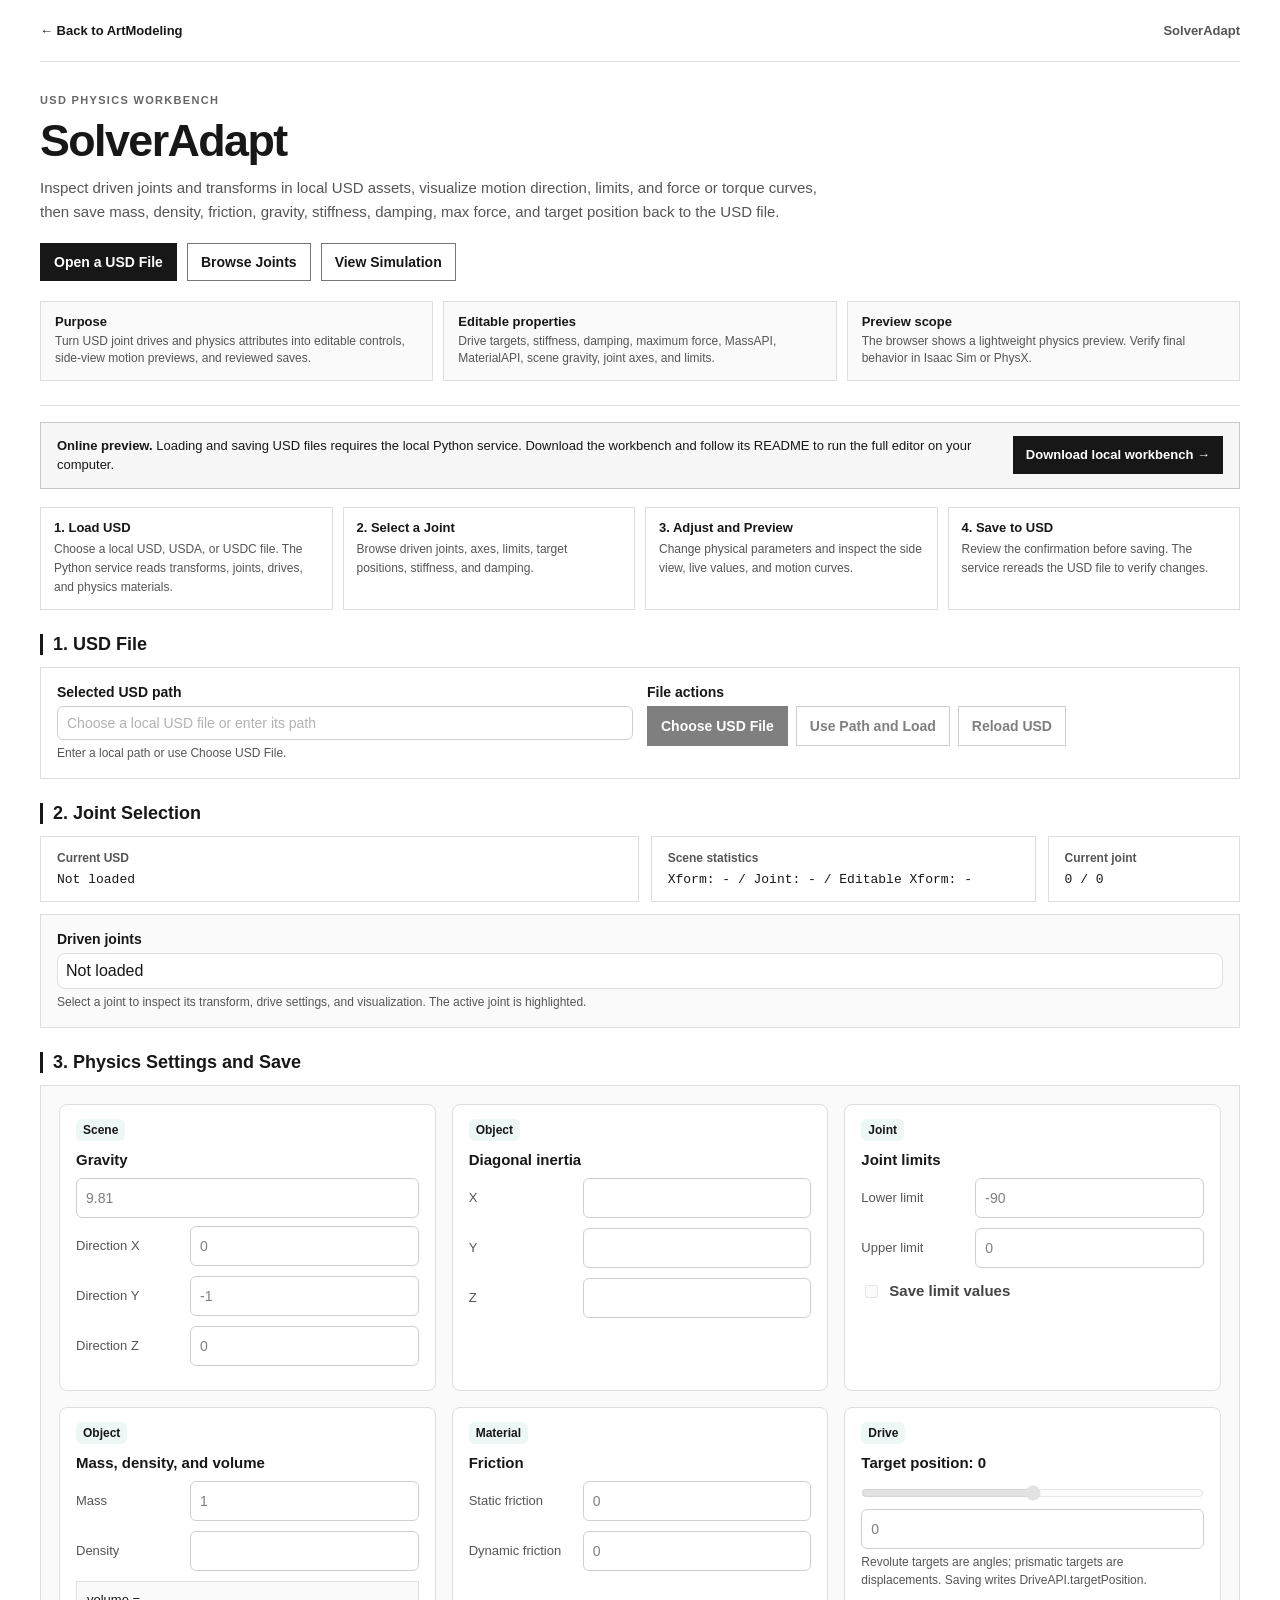
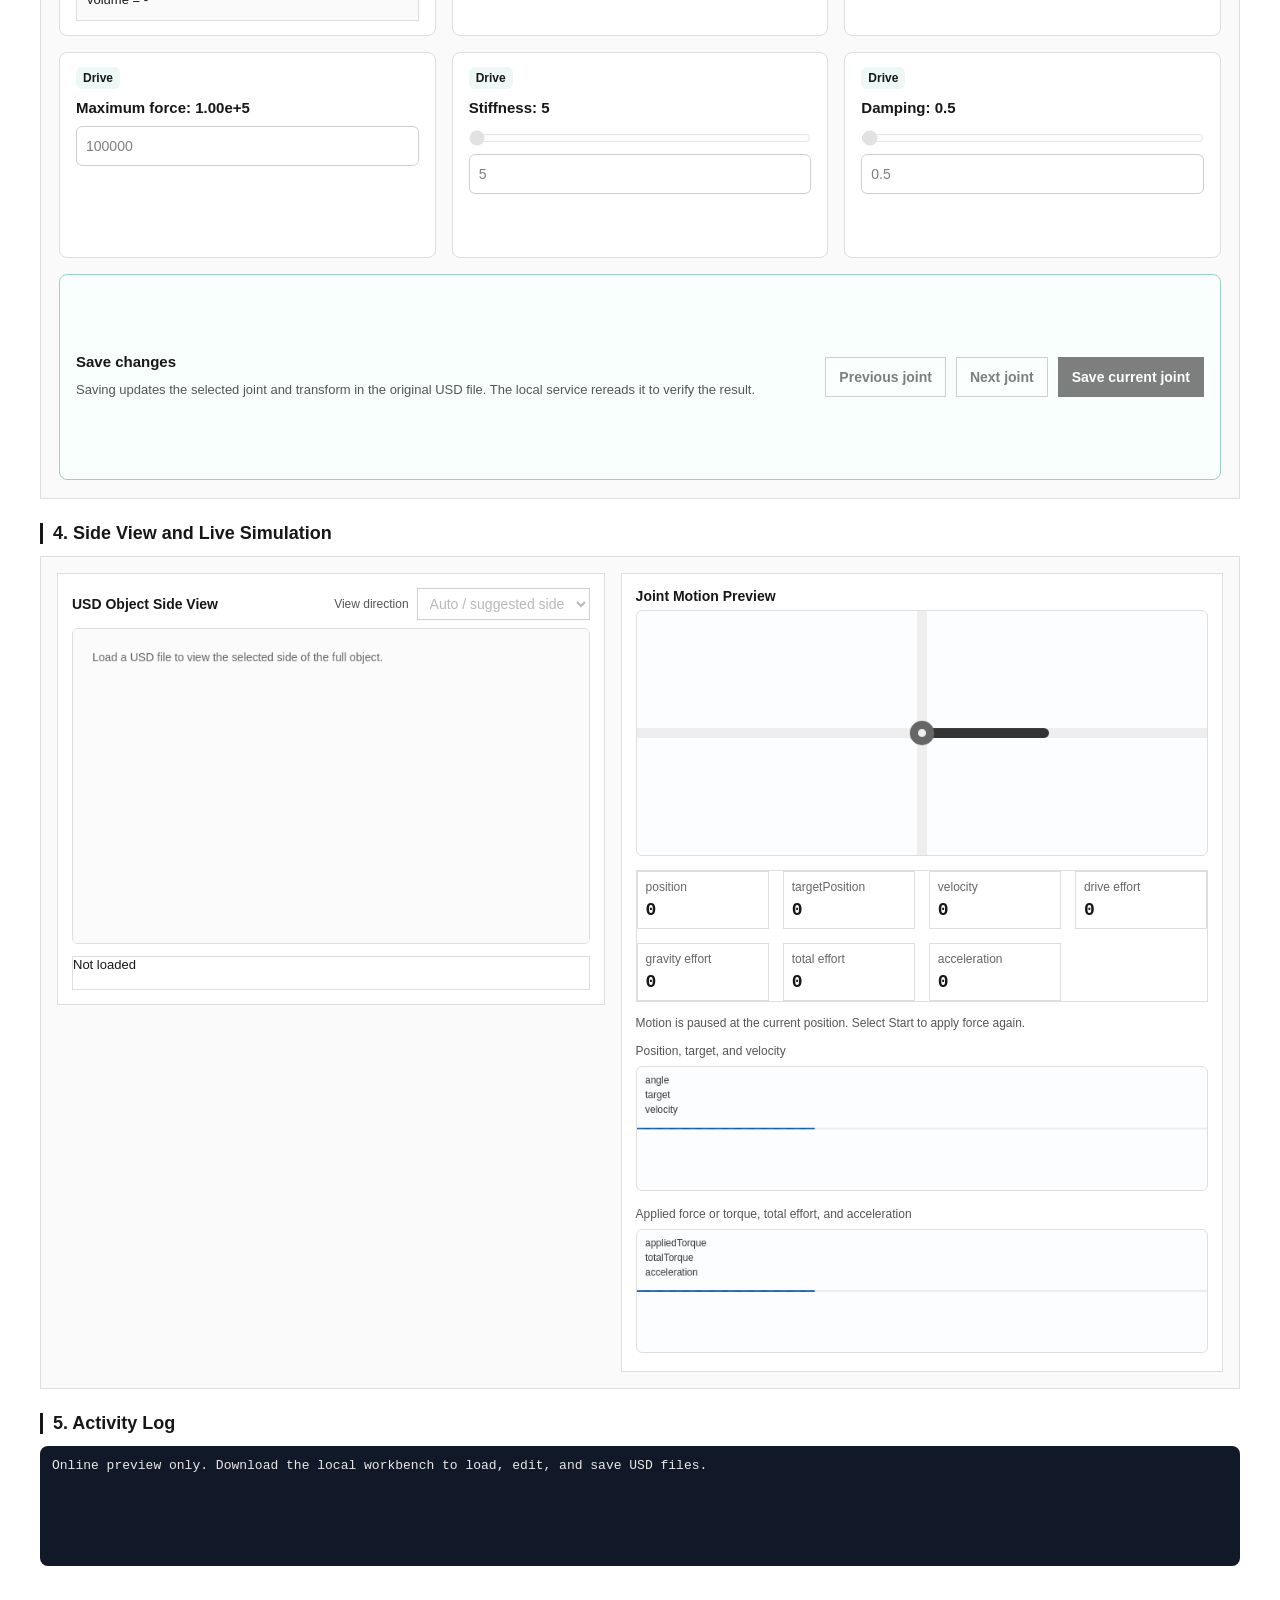
==== solveradapt/index.html @ a0c566cd "Add SolverAdapt workbench and merge microwave door properties" ====
<!DOCTYPE html>
<html lang="en">
<head>
    <meta charset="UTF-8" />
    <meta name="viewport" content="width=device-width, initial-scale=1.0" />
    <meta name="description" content="SolverAdapt: inspect and tune physical properties and joint motion in articulated USD assets." />
    <title>SolverAdapt — USD Physics Workbench</title>
    <style>
        :root {
            --page-bg: #eef2f6;
            --surface: #ffffff;
            --surface-soft: #f7f9fb;
            --surface-strong: #111827;
            --line: #d9e1e8;
            --line-strong: #aab7c4;
            --text: #17202a;
            --muted: #617080;
            --accent: #0f766e;
            --accent-strong: #115e59;
            --accent-soft: #e1f4f1;
            --warn: #b45309;
            --danger: #dc2626;
            --shadow: 0 18px 42px rgba(24, 39, 75, 0.12);
        }
        * { box-sizing: border-box; }
        html { scroll-behavior: smooth; }
        body {
            margin: 0;
            font-family: Arial, Helvetica, sans-serif;
            background:
                linear-gradient(180deg, #eef2f6 0%, #f8fafc 42%, #eef2f6 100%);
            color: var(--text);
        }
        .container {
            width: min(1560px, calc(100% - 40px));
            margin: 20px auto 32px;
        }
        h1 {
            margin: 0;
            font-size: clamp(30px, 4.2vw, 54px);
            line-height: 1.08;
            letter-spacing: 0;
        }
        .desc {
            max-width: 920px;
            color: #dce7f3;
            font-size: 16px;
            line-height: 1.75;
            margin: 18px 0 0;
        }
        .app-hero {
            display: grid;
            grid-template-columns: minmax(0, 1.35fr) minmax(360px, 0.65fr);
            gap: 28px;
            align-items: stretch;
            min-height: 390px;
            padding: 36px;
            color: #fff;
            background:
                linear-gradient(135deg, rgba(17, 24, 39, 0.98), rgba(22, 78, 99, 0.96));
            border: 1px solid rgba(255, 255, 255, 0.16);
            border-radius: 8px;
            box-shadow: var(--shadow);
            overflow: hidden;
        }
        .hero-copy {
            display: flex;
            flex-direction: column;
            justify-content: space-between;
            min-width: 0;
        }
        .eyebrow {
            margin: 0 0 14px;
            color: #9de3d9;
            font-size: 13px;
            font-weight: 700;
            letter-spacing: 0;
            text-transform: uppercase;
        }
        .hero-actions {
            display: flex;
            flex-wrap: wrap;
            gap: 10px;
            margin-top: 24px;
        }
        .button-link {
            display: inline-flex;
            align-items: center;
            justify-content: center;
            min-height: 42px;
            padding: 10px 15px;
            border: 1px solid rgba(255, 255, 255, 0.32);
            border-radius: 6px;
            color: #fff;
            text-decoration: none;
            font-size: 14px;
            font-weight: 700;
        }
        .button-link.primary {
            color: #063a36;
            background: #9de3d9;
            border-color: #9de3d9;
        }
        .hero-panel {
            display: grid;
            gap: 12px;
            align-content: center;
            min-width: 0;
        }
        .hero-card {
            padding: 16px;
            background: rgba(255, 255, 255, 0.09);
            border: 1px solid rgba(255, 255, 255, 0.18);
            border-radius: 8px;
        }
        .hero-card-title {
            margin: 0 0 8px;
            color: #ffffff;
            font-size: 15px;
            font-weight: 700;
        }
        .hero-card-text {
            margin: 0;
            color: #d7e5ef;
            font-size: 13px;
            line-height: 1.55;
        }
        .workflow-strip {
            display: grid;
            grid-template-columns: repeat(4, minmax(0, 1fr));
            gap: 12px;
            margin: 16px 0 20px;
        }
        .workflow-step {
            min-height: 104px;
            padding: 16px;
            background: var(--surface);
            border: 1px solid var(--line);
            border-radius: 8px;
            box-shadow: 0 10px 24px rgba(24, 39, 75, 0.06);
        }
        .workflow-step b {
            display: block;
            margin-bottom: 8px;
            color: var(--accent-strong);
            font-size: 15px;
        }
        .workflow-step span {
            color: var(--muted);
            font-size: 13px;
            line-height: 1.55;
        }
        .hidden-scene-meta {
            display: grid;
            grid-template-columns: minmax(280px, 1.4fr) minmax(220px, 0.9fr) minmax(130px, 0.45fr);
            gap: 12px;
            margin: 0 0 16px;
        }
        .metric-card {
            min-width: 0;
            padding: 14px 16px;
            background: var(--surface);
            border: 1px solid var(--line);
            border-radius: 8px;
        }
        .metric-label {
            color: var(--muted);
            font-size: 12px;
            font-weight: 700;
            margin-bottom: 7px;
        }
        .metric-value {
            color: var(--text);
            font-family: Consolas, Menlo, monospace;
            font-size: 13px;
            word-break: break-all;
        }
        .section-title {
            display: flex;
            align-items: center;
            gap: 10px;
            margin: 26px 0 12px;
            font-size: 19px;
            font-weight: 800;
        }
        .section-title::before {
            content: "";
            width: 8px;
            height: 26px;
            border-radius: 3px;
            background: var(--accent);
        }
        .grid, .grid-3, .grid-4 {
            display: grid;
            gap: 14px;
            background: var(--surface-soft);
            border: 1px solid var(--line);
            border-radius: 8px;
            padding: 16px;
            margin-bottom: 18px;
        }
        .grid { grid-template-columns: 1fr 1fr; }
        .grid-3 { grid-template-columns: 1fr 1fr 1fr; }
        .grid-4 { grid-template-columns: repeat(4, 1fr); }
        .field { min-width: 0; }
        label { display: block; font-size: 14px; font-weight: 800; margin-bottom: 6px; }
        .box {
            min-height: 34px;
            padding: 9px 10px;
            background: #fff;
            border: 1px solid var(--line);
            border-radius: 6px;
            font-size: 13px;
            word-break: break-all;
            white-space: pre-wrap;
        }
        .live-box {
            min-height: 62px;
            padding: 10px;
            background: #fff;
            border: 1px solid var(--line);
            border-radius: 6px;
        }
        .live-title { color: #666; font-size: 12px; margin-bottom: 6px; }
        .live-value { font-size: 22px; font-weight: bold; font-family: Consolas, Menlo, monospace; }
        .small { color: var(--muted); font-size: 12px; margin-top: 4px; line-height: 1.5; }
        .row { display: flex; gap: 8px; flex-wrap: wrap; align-items: center; }
        .limit-row {
            display: grid;
            grid-template-columns: 64px minmax(0, 240px);
            gap: 8px;
            align-items: center;
            margin-bottom: 8px;
        }
        .limit-row .small {
            margin: 0;
        }
        .limit-row input[type="number"] {
            width: 100%;
        }
        button {
            min-height: 40px;
            padding: 8px 13px;
            border: 1px solid var(--line-strong);
            border-radius: 6px;
            background: #fff;
            cursor: pointer;
            font-size: 14px;
            font-weight: 700;
            color: var(--text);
        }
        button:hover { background: #eef6f5; border-color: var(--accent); }
        button.primary { background: var(--accent); color: #fff; border-color: var(--accent); }
        button.primary:hover { background: var(--accent-strong); }
        input[type="range"] { width: 100%; accent-color: var(--accent); }
        input[type="number"], input[type="text"] {
            width: 100%;
            padding: 8px 9px;
            border: 1px solid var(--line-strong);
            border-radius: 6px;
            font-size: 14px;
            background: #fff;
            color: var(--text);
        }
        input[type="number"] { width: 160px; }
        .canvas-wrap { overflow-x: auto; }
        canvas { border: 1px solid var(--line); border-radius: 6px; background: #fbfdff; cursor: crosshair; max-width: 100%; }
        .log {
            background: var(--surface-strong);
            color: #e8e8e8;
            border-radius: 8px;
            padding: 12px;
            min-height: 120px;
            font-family: Consolas, Menlo, monospace;
            font-size: 13px;
            white-space: pre-wrap;
            word-break: break-all;
        }

        .joint-panel {
            display: grid;
            grid-template-columns: 360px 1fr;
            gap: 14px;
            background: #f8f9fa;
            border-radius: 6px;
            padding: 16px;
            margin-bottom: 18px;
        }
        .joint-list {
            max-height: 380px;
            overflow: auto;
            background: #fff;
            border: 1px solid var(--line);
            border-radius: 8px;
            padding: 8px;
        }
        .joint-card {
            width: 100%;
            text-align: left;
            border: 1px solid var(--line);
            border-radius: 8px;
            padding: 12px;
            margin-bottom: 8px;
            background: #fff;
            cursor: pointer;
        }
        .joint-card:hover { background: #f4fbfa; border-color: #8fcac2; }
        .joint-card.active {
            border-color: var(--accent);
            background: var(--accent-soft);
            box-shadow: inset 3px 0 0 var(--accent);
        }
        .joint-card-title {
            font-weight: bold;
            font-size: 13px;
            margin-bottom: 4px;
            word-break: break-all;
        }
        .joint-card-meta {
            color: #666;
            font-size: 12px;
            line-height: 1.5;
            word-break: break-all;
        }
        .joint-card-detail {
            display: grid;
            grid-template-columns: repeat(4, minmax(150px, 1fr));
            gap: 10px;
            margin-top: 12px;
            color: #333;
            font-size: 12px;
            line-height: 1.45;
        }
        .joint-card-detail div {
            min-width: 0;
            word-break: break-all;
            background: #fff;
            border: 1px solid var(--line);
            border-radius: 6px;
            padding: 10px 12px;
            box-shadow: inset 0 1px 0 rgba(255, 255, 255, 0.75);
        }
        .joint-card-detail b {
            display: block;
            margin-bottom: 5px;
            color: #111;
            font-size: 13px;
        }
        .joint-card.active .joint-card-detail div {
            border-color: #999;
            background: #fafafa;
        }
        .joint-side-canvas {
            width: 100%;
            height: auto;
            cursor: default;
        }
        .badge {
            display: inline-block;
            padding: 2px 6px;
            border-radius: 6px;
            background: #edf2f7;
            color: #334155;
            font-size: 12px;
            margin-right: 4px;
        }

        .joint-picker-panel {
            display: grid;
            grid-template-columns: 360px 1fr;
            gap: 14px;
            background: var(--surface-soft);
            border: 1px solid var(--line);
            border-radius: 8px;
            padding: 16px;
            margin-bottom: 18px;
        }
        .merged-joint-picker {
            grid-template-columns: 1fr;
            margin-top: -4px;
        }
        .control-panel {
            display: grid;
            grid-template-columns: repeat(3, 1fr);
            gap: 14px;
            background: var(--surface-soft);
            border: 1px solid var(--line);
            border-radius: 8px;
            padding: 16px;
            margin-bottom: 18px;
        }
        .physics-panel {
            grid-template-columns: repeat(3, minmax(280px, 1fr));
            grid-auto-rows: minmax(206px, auto);
            align-items: stretch;
            gap: 16px;
            padding: 18px;
            background: var(--surface-soft);
        }
        .physics-panel .field {
            background: #fff;
            border: 1px solid var(--line);
            border-radius: 8px;
            padding: 14px 16px;
            height: 100%;
            overflow: visible;
        }
        .physics-panel .field:hover { border-color: #b8cbc8; }
        .physics-panel label {
            margin-bottom: 10px;
            font-size: 15px;
        }
        .field-kicker {
            display: inline-flex;
            align-items: center;
            min-height: 22px;
            margin: 0 0 10px;
            padding: 3px 7px;
            border-radius: 6px;
            background: #edf7f5;
            color: var(--accent-strong);
            font-size: 12px;
            font-weight: 800;
        }
        .physics-panel input[type="number"],
        .physics-panel input[type="text"] {
            width: 100%;
            height: 40px;
        }
        .physics-panel input[type="range"] {
            margin: 4px 0 8px;
        }
        .physics-panel .limit-row {
            grid-template-columns: 104px minmax(0, 1fr);
            gap: 10px;
            margin-bottom: 10px;
        }
        .physics-panel .limit-row .small {
            color: #555;
            font-size: 13px;
            line-height: 1.35;
        }
        .physics-panel .box {
            min-height: 40px;
            background: #fafafa;
            line-height: 1.45;
        }
        .physics-panel .action-field {
            grid-column: 1 / -1;
            height: auto;
            min-height: 96px;
            display: grid;
            grid-template-columns: minmax(0, 1fr) auto;
            gap: 18px;
            align-items: center;
            border-color: #9bcfc7;
            background: #f8fffd;
        }
        .physics-panel .checkbox-row {
            display: inline-flex;
            gap: 8px;
            align-items: center;
            margin: 2px 0 0;
            color: #444;
        }
        .physics-panel .actions-row {
            display: flex;
            gap: 10px;
            flex-wrap: wrap;
            justify-content: flex-end;
        }
        .save-summary {
            margin: 0;
            color: var(--muted);
            font-size: 13px;
            line-height: 1.6;
        }
        .visual-panel {
            display: grid;
            grid-template-columns: minmax(460px, 1fr) minmax(520px, 1.1fr);
            gap: 16px;
            align-items: start;
            background: var(--surface-soft);
            border: 1px solid var(--line);
            border-radius: 8px;
            padding: 16px;
            margin-bottom: 18px;
        }
        .visual-card {
            min-width: 0;
            background: #fff;
            border: 1px solid var(--line);
            border-radius: 8px;
            padding: 14px;
        }
        .visual-card canvas {
            width: 100%;
            height: auto;
        }
        #jointSideInfo {
            word-break: normal;
            white-space: normal;
            padding: 0;
            overflow: hidden;
        }
        .side-info-list {
            display: grid;
            grid-template-columns: 1fr;
            gap: 0;
            background: #fff;
        }
        .side-info-row {
            display: grid;
            grid-template-columns: 86px minmax(0, 1fr);
            gap: 10px;
            align-items: start;
            padding: 10px 12px;
            border-bottom: 1px solid #e6e6e6;
            font-size: 13px;
            line-height: 1.5;
        }
        .side-info-row:last-child { border-bottom: none; }
        .side-info-label {
            color: #666;
            font-weight: bold;
            white-space: nowrap;
        }
        .side-info-value {
            min-width: 0;
            color: #111;
            word-break: break-word;
        }
        .side-info-main {
            font-weight: bold;
        }
        .side-info-sub {
            color: #666;
            font-size: 12px;
            margin-top: 2px;
            word-break: break-word;
        }
        .side-info-controls {
            padding: 12px;
            display: grid;
            gap: 12px;
            background: #fff;
        }
        .side-info-control-row {
            display: grid;
            grid-template-columns: 150px minmax(0, 1fr);
            gap: 10px;
            align-items: center;
        }
        .side-info-control-row label {
            margin: 0;
            font-size: 13px;
        }
        .side-info-control-fields {
            display: flex;
            gap: 8px;
            align-items: center;
            flex-wrap: wrap;
            min-width: 0;
        }
        .side-info-control-fields input[type="number"] {
            width: 120px;
        }
        .side-info-control-fields select {
            max-width: 260px;
        }
        .side-info-control-fields.force-controls {
            display: grid;
            grid-template-columns: minmax(90px, 1fr) minmax(180px, 1.45fr);
            gap: 8px;
            align-items: center;
        }
        .side-info-control-fields.force-controls input[type="number"] {
            width: 100%;
            min-width: 0;
        }
        .side-info-control-fields.force-controls select {
            width: 100%;
            max-width: none;
            min-width: 0;
        }
        .side-info-control-fields.force-controls .force-button-row {
            grid-column: 1 / -1;
            display: flex;
            gap: 8px;
            align-items: center;
        }
        .side-info-control-fields.force-controls button {
            flex: 1 1 0;
            white-space: nowrap;
            padding-left: 12px;
            padding-right: 12px;
        }
        .side-toolbar {
            display: flex;
            justify-content: space-between;
            gap: 10px;
            align-items: center;
            margin-bottom: 8px;
        }
        select {
            padding: 6px 8px;
            border: 1px solid var(--line-strong);
            border-radius: 6px;
            background: #fff;
            font-size: 14px;
        }
        .live-grid-compact {
            grid-template-columns: repeat(4, 1fr);
            padding: 0;
            background: transparent;
            margin: 10px 0 12px;
        }
        .live-grid-compact .live-box {
            min-height: 54px;
            padding: 8px;
        }
        .live-grid-compact .live-value {
            font-size: 18px;
        }
        .app-modal-overlay {
            position: fixed;
            inset: 0;
            z-index: 9999;
            display: flex;
            align-items: center;
            justify-content: center;
            padding: 32px;
            background: rgba(0, 0, 0, 0.32);
        }
        .app-modal {
            width: min(1120px, 92vw);
            max-height: 86vh;
            display: grid;
            grid-template-rows: auto minmax(0, 1fr) auto;
            background: #fff;
            border: 1px solid #b8b8b8;
            border-radius: 8px;
            box-shadow: 0 18px 50px rgba(0, 0, 0, 0.28);
            overflow: hidden;
            font-size: 21px;
        }
        .app-modal-header {
            display: flex;
            align-items: center;
            justify-content: space-between;
            gap: 12px;
            padding: 18px 22px;
            border-bottom: 1px solid #e5e5e5;
            font-weight: bold;
        }
        .app-modal-close {
            width: 42px;
            height: 42px;
            padding: 0;
            border: none;
            background: transparent;
            font-size: 30px;
            line-height: 1;
        }
        .app-modal-body {
            padding: 24px 28px;
            overflow: auto;
        }
        .app-modal-body pre {
            margin: 0;
            font-family: Arial, Helvetica, sans-serif;
            font-size: 21px;
            line-height: 1.5;
            white-space: pre-wrap;
            word-break: break-word;
        }
        .app-modal-footer {
            display: flex;
            justify-content: flex-end;
            gap: 14px;
            padding: 18px 22px;
            border-top: 1px solid #e5e5e5;
            background: #f5f5f5;
        }
        .app-modal-footer button {
            min-width: 126px;
            height: 48px;
            font-size: 20px;
        }

        @media (max-width: 900px) {
            .container { width: min(100% - 24px, 1560px); margin-top: 12px; }
            .app-hero, .workflow-strip, .hidden-scene-meta, .grid, .grid-3, .grid-4, .joint-panel, .joint-picker-panel, .control-panel, .visual-panel, .live-grid-compact { grid-template-columns: 1fr; }
            .app-hero { padding: 24px; min-height: 0; }
            .physics-panel .action-field { grid-template-columns: 1fr; }
            .physics-panel .actions-row { justify-content: flex-start; }
            .side-info-row { grid-template-columns: 1fr; gap: 4px; }
            .side-info-control-row { grid-template-columns: 1fr; gap: 6px; }
            .joint-card-detail { grid-template-columns: 1fr; }
        }

        /* The public workbench follows the ArtModeling site's white, square layout. */
        :root {
            --page-bg: #fff;
            --surface-soft: #fafafa;
            --line: #dedede;
            --line-strong: #a9a9a9;
            --text: #171717;
            --muted: #555;
            --accent: #171717;
            --accent-strong: #171717;
            --accent-soft: #f2f2f2;
            --shadow: none;
        }
        body { background: #fff; font-family: Arial, Helvetica, sans-serif; }
        .container { width: min(1200px, calc(100% - 36px)); margin: 0 auto 56px; }
        .solver-nav { display: flex; justify-content: space-between; align-items: center; gap: 16px; min-height: 62px; margin-bottom: 32px; border-bottom: 1px solid var(--line); font-size: 13px; font-weight: 700; }
        .solver-nav a { color: var(--text); text-decoration: none; }
        .solver-nav a:hover { text-decoration: underline; text-underline-offset: 3px; }
        .solver-nav span { color: var(--muted); }
        .app-hero { display: block; min-height: 0; padding: 0 0 24px; border: 0; border-bottom: 1px solid var(--line); border-radius: 0; box-shadow: none; background: #fff; color: var(--text); }
        .hero-copy { gap: 0; }
        .eyebrow { margin-bottom: 10px; color: #666; font-size: 11px; letter-spacing: .12em; }
        h1 { font-size: clamp(32px, 3.5vw, 46px); letter-spacing: -.035em; }
        .desc { max-width: 780px; margin: 12px 0 0; color: var(--muted); font-size: 15px; line-height: 1.55; }
        .hero-actions { margin-top: 20px; }
        .button-link { min-height: 38px; padding: 8px 13px; border: 1px solid #777; border-radius: 0; color: var(--text); }
        .button-link.primary { border-color: #171717; background: #171717; color: #fff; }
        .button-link:hover { background: #eee; }
        .button-link.primary:hover { background: #333; color: #fff; }
        .hero-panel { grid-template-columns: repeat(3, minmax(0, 1fr)); gap: 10px; margin-top: 20px; }
        .hero-card { padding: 12px 14px; border: 1px solid var(--line); border-radius: 0; background: #fafafa; }
        .hero-card-title { margin-bottom: 4px; color: var(--text); font-size: 13px; }
        .hero-card-text { color: var(--muted); font-size: 12px; line-height: 1.45; }
        .mode-banner { display: flex; align-items: center; justify-content: space-between; gap: 16px; margin: 16px 0; padding: 13px 16px; border: 1px solid #c8c8c8; background: #f7f7f7; color: var(--text); font-size: 13px; line-height: 1.5; }
        .mode-banner[hidden] { display: none; }
        .mode-banner p { margin: 0; }
        .mode-banner a { flex: none; display: inline-block; padding: 8px 12px; border: 1px solid #171717; background: #171717; color: #fff; text-decoration: none; font-weight: 700; }
        .mode-banner a:hover { background: #333; }
        .workflow-strip { gap: 10px; margin: 18px 0; }
        .workflow-step { min-height: 0; padding: 12px 13px; border-radius: 0; box-shadow: none; }
        .workflow-step b { margin-bottom: 4px; font-size: 13px; }
        .workflow-step span { font-size: 12px; line-height: 1.45; }
        .section-title { margin-top: 24px; font-size: 18px; }
        .section-title::before { width: 3px; height: 21px; border-radius: 0; }
        .metric-card, .grid, .grid-3, .grid-4, .box, .live-box, .hero-card, .joint-picker-panel, .joint-panel, .control-panel, .visual-panel, .visual-card, .joint-card, .app-modal { border-radius: 0; box-shadow: none; }
        button, input, select { border-radius: 0; }
        .grid, .grid-3, .grid-4 { background: #fff; }
        .is-hosted-preview button:disabled, .is-hosted-preview input:disabled, .is-hosted-preview select:disabled { cursor: not-allowed; opacity: .55; }
        @media (max-width: 900px) {
            .container { width: min(100% - 24px, 720px); margin-top: 0; }
            .app-hero { padding: 0 0 22px; }
            .hero-panel { grid-template-columns: 1fr; }
            .mode-banner { display: block; }
            .mode-banner a { margin-top: 10px; }
        }
    </style>
</head>

<body>
<div class="container">
    <nav class="solver-nav" aria-label="SolverAdapt navigation">
        <a href="https://artmodeling-iclr.github.io/artmodeling-iclr/#solveradapt">&larr; Back to ArtModeling</a>
        <span>SolverAdapt</span>
    </nav>
    <header class="app-hero">
        <div class="hero-copy">
            <div>
                <p class="eyebrow">USD Physics Workbench</p>
                <h1>SolverAdapt</h1>
                <div class="desc">
                    Inspect driven joints and transforms in local USD assets, visualize motion direction, limits, and force or torque curves,
                    then save mass, density, friction, gravity, stiffness, damping, max force, and target position back to the USD file.
                </div>
            </div>
            <div class="hero-actions">
                <a class="button-link primary" href="#fileStep">Open a USD File</a>
                <a class="button-link" href="#jointStep">Browse Joints</a>
                <a class="button-link" href="#visualStep">View Simulation</a>
            </div>
        </div>
        <div class="hero-panel" aria-label="Feature overview">
            <div class="hero-card">
                <p class="hero-card-title">Purpose</p>
                <p class="hero-card-text">Turn USD joint drives and physics attributes into editable controls, side-view motion previews, and reviewed saves.</p>
            </div>
            <div class="hero-card">
                <p class="hero-card-title">Editable properties</p>
                <p class="hero-card-text">Drive targets, stiffness, damping, maximum force, MassAPI, MaterialAPI, scene gravity, joint axes, and limits.</p>
            </div>
            <div class="hero-card">
                <p class="hero-card-title">Preview scope</p>
                <p class="hero-card-text">The browser shows a lightweight physics preview. Verify final behavior in Isaac Sim or PhysX.</p>
            </div>
        </div>
    </header>

    <div class="mode-banner" id="hostedModeNotice" role="status" hidden>
        <p><strong>Online preview.</strong> Loading and saving USD files requires the local Python service. Download the workbench and follow its README to run the full editor on your computer.</p>
        <a href="solveradapt-local.zip" download>Download local workbench &rarr;</a>
    </div>
    <div class="mode-banner" id="localModeNotice" role="status" hidden>
        <p><strong>Local workbench.</strong> Choose a USD file or enter its path to inspect joints and edit physical properties.</p>
    </div>

    <div class="workflow-strip" aria-label="Workflow">
        <div class="workflow-step"><b>1. Load USD</b><span>Choose a local USD, USDA, or USDC file. The Python service reads transforms, joints, drives, and physics materials.</span></div>
        <div class="workflow-step"><b>2. Select a Joint</b><span>Browse driven joints, axes, limits, target positions, stiffness, and damping.</span></div>
        <div class="workflow-step"><b>3. Adjust and Preview</b><span>Change physical parameters and inspect the side view, live values, and motion curves.</span></div>
        <div class="workflow-step"><b>4. Save to USD</b><span>Review the confirmation before saving. The service rereads the USD file to verify changes.</span></div>
    </div>

    <div class="section-title" id="fileStep">1. USD File</div>
    <div class="grid">
        <div class="field">
            <label>Selected USD path</label>
            <input id="localUsdPath" type="text" value="" placeholder="Choose a local USD file or enter its path" />
            <div class="small">Enter a local path or use Choose USD File.</div>
        </div>
        <div class="field">
            <label>File actions</label>
            <div class="row">
                <button class="primary" id="openNativeDialog">Choose USD File</button>
                <button id="setLocalUsdPath">Use Path and Load</button>
                <button id="loadUsdScene">Reload USD</button>
            </div>
        </div>
    </div>

    <div class="section-title" id="jointStep">2. Joint Selection</div>
    <div class="hidden-scene-meta">
        <div class="metric-card">
            <div class="metric-label">Current USD</div>
            <div id="usdPath" class="metric-value">Not loaded</div>
        </div>
        <div class="metric-card">
            <div class="metric-label">Scene statistics</div>
            <div id="sceneStats" class="metric-value">Xform: - / Joint: - / Editable Xform: -</div>
        </div>
        <div class="metric-card">
            <div class="metric-label">Current joint</div>
            <div id="progress" class="metric-value">0 / 0</div>
        </div>
    </div>

    <div class="joint-picker-panel merged-joint-picker">
        <div class="field">
            <label>Driven joints</label>
            <div id="jointList" class="joint-list">Not loaded</div>
            <div class="small">Select a joint to inspect its transform, drive settings, and visualization. The active joint is highlighted.</div>
        </div>
    </div>

    <div class="section-title" id="paramStep">3. Physics Settings and Save</div>
    <div class="control-panel physics-panel">
        <div class="field">
            <div class="field-kicker">Scene</div>
            <label>Gravity</label>
            <input id="gravityNum" type="number" step="0.001" value="9.81" />
            <div class="limit-row" style="margin-top: 8px;">
                <span class="small">Direction X</span>
                <input id="gravityDirXNum" type="number" step="0.001" value="0" />
            </div>
            <div class="limit-row">
                <span class="small">Direction Y</span>
                <input id="gravityDirYNum" type="number" step="0.001" value="-1" />
            </div>
            <div class="limit-row">
                <span class="small">Direction Z</span>
                <input id="gravityDirZNum" type="number" step="0.001" value="0" />
            </div>
            <div id="gravityInfo" class="small" style="display:none;"></div>
        </div>
        <div class="field">
            <div class="field-kicker">Object</div>
            <label>Diagonal inertia</label>
            <div class="limit-row">
                <span class="small">X</span>
                <input id="inertiaXNum" type="number" step="0.001" value="" />
            </div>
            <div class="limit-row">
                <span class="small">Y</span>
                <input id="inertiaYNum" type="number" step="0.001" value="" />
            </div>
            <div class="limit-row">
                <span class="small">Z</span>
                <input id="inertiaZNum" type="number" step="0.001" value="" />
            </div>
            <div id="inertiaInfo" class="small" style="display:none;"></div>
        </div>
        <div class="field">
            <div class="field-kicker">Joint</div>
            <label>Joint limits</label>
            <div class="limit-row">
                <span class="small">Lower limit</span>
                <input id="lowerLimitNum" type="number" step="0.01" value="-90" />
            </div>
            <div class="limit-row">
                <span class="small">Upper limit</span>
                <input id="upperLimitNum" type="number" step="0.01" value="0" />
            </div>
            <label class="small checkbox-row">
                <input id="writeLimitCheck" type="checkbox" />
                Save limit values
            </label>
        </div>
        <div class="field">
            <div class="field-kicker">Object</div>
            <label>Mass, density, and volume</label>
            <div class="limit-row">
                <span class="small">Mass</span>
                <input id="massNum" type="number" step="0.001" value="1" />
            </div>
            <div class="limit-row">
                <span class="small">Density</span>
                <input id="densityNum" type="number" step="0.001" value="" />
            </div>
            <div id="bboxVolumeInfo" class="box">-</div>
            <div id="massInfo" class="small" style="display:none;"></div>
        </div>
        <div class="field">
            <div class="field-kicker">Material</div>
            <label>Friction</label>
            <div class="limit-row">
                <span class="small">Static friction</span>
                <input id="staticFrictionNum" type="number" step="0.001" value="0" />
            </div>
            <div class="limit-row">
                <span class="small">Dynamic friction</span>
                <input id="dynamicFrictionNum" type="number" step="0.001" value="0" />
            </div>
            <div id="materialInfo" class="small" style="display:none;"></div>
        </div>
        <div class="field">
            <div class="field-kicker">Drive</div>
            <label><span id="targetLabel">Target position</span>: <span id="targetVal">0</span></label>
            <input id="targetRange" type="range" min="-180" max="180" step="0.01" value="0" />
            <input id="targetNum" type="number" step="0.01" value="0" />
            <div id="targetHelp" class="small">Revolute targets are angles; prismatic targets are displacements. Saving writes DriveAPI.targetPosition.</div>
        </div>
        <div class="field">
            <div class="field-kicker">Drive</div>
            <label>Maximum force: <span id="maxForceVal">100000</span></label>
            <input id="maxForceNum" type="number" step="1" value="100000" />
        </div>
        <div class="field">
            <div class="field-kicker">Drive</div>
            <label>Stiffness: <span id="stiffnessVal">0</span></label>
            <input id="stiffnessRange" type="range" min="0" max="5000" step="1" value="0" />
            <input id="stiffnessNum" type="number" step="1" value="0" />
        </div>
        <div class="field">
            <div class="field-kicker">Drive</div>
            <label>Damping: <span id="dampingVal">0</span></label>
            <input id="dampingRange" type="range" min="0" max="1000" step="1" value="0" />
            <input id="dampingNum" type="number" step="1" value="0" />
        </div>
        <div class="field action-field">
            <div>
                <label>Save changes</label>
                <p class="save-summary">Saving updates the selected joint and transform in the original USD file. The local service rereads it to verify the result.</p>
            </div>
            <div class="actions-row">
                <button id="prevXform">Previous joint</button>
                <button id="nextXform">Next joint</button>
                <button class="primary" id="saveCurrentXform">Save current joint</button>
            </div>
        </div>
    </div>

    <div class="section-title" id="visualStep">4. Side View and Live Simulation</div>
    <div class="visual-panel">
        <div class="visual-card">
            <div class="side-toolbar">
                <label style="margin: 0;">USD Object Side View</label>
                <div class="row">
                    <span class="small" style="margin: 0;">View direction</span>
                    <select id="sideViewMode">
                        <option value="auto">Auto / suggested side</option>
                        <option value="+x">From +X / Y-Z plane</option>
                        <option value="-x">From -X / Y-Z plane</option>
                        <option value="+y">From +Y / X-Z plane</option>
                        <option value="-y">From -Y / X-Z plane</option>
                        <option value="+z">From +Z / X-Y plane</option>
                        <option value="-z">From -Z / X-Y plane</option>
                    </select>
                </div>
            </div>
            <canvas id="jointSideCanvas" class="joint-side-canvas" width="640" height="390"></canvas>
            <div id="jointSideInfo" class="box" style="margin-top: 8px;">Not loaded</div>
        </div>

        <div class="visual-card">
            <label>Joint Motion Preview</label>
            <div class="canvas-wrap">
                <canvas id="simCanvas" width="700" height="300"></canvas>
            </div>

            <div class="grid-4 live-grid-compact">
                <div class="live-box"><div class="live-title">position</div><div id="livePosition" class="live-value">-</div></div>
                <div class="live-box"><div class="live-title">targetPosition</div><div id="liveTarget" class="live-value">-</div></div>
                <div class="live-box"><div class="live-title">velocity</div><div id="liveVelocity" class="live-value">-</div></div>
                <div class="live-box"><div class="live-title" id="driveEffortTitle">drive effort</div><div id="liveDriveEffort" class="live-value">-</div></div>
                <div class="live-box"><div class="live-title" id="gravityEffortTitle">gravity effort</div><div id="liveGravityEffort" class="live-value">-</div></div>
                <div class="live-box"><div class="live-title" id="totalEffortTitle">total effort</div><div id="liveTotalEffort" class="live-value">-</div></div>
                <div class="live-box"><div class="live-title">acceleration</div><div id="liveAcceleration" class="live-value">-</div></div>
            </div>
            <div id="driveHint" class="small" style="margin: 8px 0 0;">-</div>

            <div class="small" style="margin: 10px 0 6px;">Position, target, and velocity</div>
            <div class="canvas-wrap">
                <canvas id="chartCanvas" width="700" height="150"></canvas>
            </div>

            <div class="small" style="margin: 10px 0 6px;">Applied force or torque, total effort, and acceleration</div>
            <div class="canvas-wrap">
                <canvas id="effortCanvas" width="700" height="150"></canvas>
            </div>
        </div>
    </div>

    <div class="section-title">5. Activity Log</div>

    <div id="statusLog" class="log">Waiting for input...</div>
</div>

<script>
    const API_BASE = window.location.origin;
    const IS_LOCAL_WORKBENCH = /^(localhost|127\.0\.0\.1)$/i.test(window.location.hostname)
        && /^\/ui\/?$/.test(window.location.pathname);
    const IS_HOSTED_PREVIEW = !IS_LOCAL_WORKBENCH;

    let sceneData = null;
    let editableXforms = [];
    let allDrivableJoints = [];
    let xformsByPath = new Map();
    let currentXformIndex = 0;
    let currentJointIndex = 0;
    let currentXform = null;
    let currentJoint = null;
    let selectedSideViewMode = "auto";
    let motionDirectionOverrides = {};

    const ui = {
        usdPath: document.getElementById("usdPath"),
        sceneStats: document.getElementById("sceneStats"),
        progress: document.getElementById("progress"),
        xformName: document.getElementById("xformName"),
        xformPath: document.getElementById("xformPath"),
        jointName: document.getElementById("jointName"),
        jointPath: document.getElementById("jointPath"),
        jointType: document.getElementById("jointType"),
        driveName: document.getElementById("driveName"),
        jointLimit: document.getElementById("jointLimit"),
        originalTarget: document.getElementById("originalTarget"),
        originalKpKd: document.getElementById("originalKpKd"),
        originalMaxForce: document.getElementById("originalMaxForce"),
        massInfo: document.getElementById("massInfo"),
        inertiaInfo: document.getElementById("inertiaInfo"),
        targetLabel: document.getElementById("targetLabel"),
        targetHelp: document.getElementById("targetHelp"),
        targetVal: document.getElementById("targetVal"),
        stiffnessVal: document.getElementById("stiffnessVal"),
        dampingVal: document.getElementById("dampingVal"),
        maxForceVal: document.getElementById("maxForceVal"),
        statusLog: document.getElementById("statusLog"),
        jointList: document.getElementById("jointList"),
        jointSideInfo: document.getElementById("jointSideInfo"),
        sideViewMode: document.getElementById("sideViewMode"),
        jointMotionOverride: document.getElementById("jointMotionOverride"),
        livePosition: document.getElementById("livePosition"),
        liveTarget: document.getElementById("liveTarget"),
        liveVelocity: document.getElementById("liveVelocity"),
        liveDriveEffort: document.getElementById("liveDriveEffort"),
        liveGravityEffort: document.getElementById("liveGravityEffort"),
        liveTotalEffort: document.getElementById("liveTotalEffort"),
        liveAcceleration: document.getElementById("liveAcceleration"),
        driveHint: document.getElementById("driveHint"),
        driveEffortTitle: document.getElementById("driveEffortTitle"),
        gravityEffortTitle: document.getElementById("gravityEffortTitle"),
        totalEffortTitle: document.getElementById("totalEffortTitle"),
        materialInfo: document.getElementById("materialInfo"),
        gravityInfo: document.getElementById("gravityInfo"),
        bboxVolumeInfo: document.getElementById("bboxVolumeInfo"),
    };

    const inputs = {
        massNum: document.getElementById("massNum"),
        inertiaXNum: document.getElementById("inertiaXNum"),
        inertiaYNum: document.getElementById("inertiaYNum"),
        inertiaZNum: document.getElementById("inertiaZNum"),
        staticFrictionNum: document.getElementById("staticFrictionNum"),
        dynamicFrictionNum: document.getElementById("dynamicFrictionNum"),
        densityNum: document.getElementById("densityNum"),
        gravityNum: document.getElementById("gravityNum"),
        gravityDirXNum: document.getElementById("gravityDirXNum"),
        gravityDirYNum: document.getElementById("gravityDirYNum"),
        gravityDirZNum: document.getElementById("gravityDirZNum"),
        targetRange: document.getElementById("targetRange"),
        targetNum: document.getElementById("targetNum"),
        lowerLimitNum: document.getElementById("lowerLimitNum"),
        upperLimitNum: document.getElementById("upperLimitNum"),
        writeLimitCheck: document.getElementById("writeLimitCheck"),
        stiffnessRange: document.getElementById("stiffnessRange"),
        stiffnessNum: document.getElementById("stiffnessNum"),
        dampingRange: document.getElementById("dampingRange"),
        dampingNum: document.getElementById("dampingNum"),
        maxForceNum: document.getElementById("maxForceNum"),
        manualForceNum: document.getElementById("manualForceNum"),
        manualForceDirection: document.getElementById("manualForceDirection")
    };

    const params = {
        mass: 1,
        diagonalInertia: null,
        staticFriction: 0,
        dynamicFriction: 0,
        density: null,
        gravity: 9.81,
        gravityDirection: [0, -1, 0],
        targetPosition: 0,
        targetVelocity: 0,
        lowerLimit: null,
        upperLimit: null,
        useManualLimit: false,
        stiffness: 0,
        damping: 0,
        maxForce: 100000,
        manualForce: 100,
        manualForceDirection: "positive"
    };

    const sim = {
        type: "RevoluteJoint",
        position: 0,
        velocity: 0,
        acceleration: 0,
        driveEffort: 0,
        gravityEffort: 0,
        totalEffort: 0,
        time: 0,
        mass: 1,
        lengthMeters: 1,
        inertia: 1,
        gravity: 9.81,
        gravityDirection: [0, -1, 0],
        damping: 0,
        staticFriction: 0,
        dynamicFriction: 0,
        lowerLimit: null,
        upperLimit: null,
        manualForceActive: false,
        paused: true
    };

    function log(message) {
        console.log(message);
        ui.statusLog.textContent = message;
    }

    function num(value, fallback = 0) {
        const n = Number(value);
        return Number.isFinite(n) ? n : fallback;
    }

    function fmt(value) {
        const n = Number(value);
        if (!Number.isFinite(n)) return "-";
        if (Math.abs(n) >= 100000) return n.toExponential(2);
        if (Math.abs(n) >= 1000) return n.toFixed(0);
        if (Math.abs(n) >= 10) return n.toFixed(2);
        return n.toFixed(4).replace(/0+$/, "").replace(/\.$/, "");
    }

    function fmtMotion(value) {
        const n = Number(value);
        if (!Number.isFinite(n)) return "-";
        if (sim.type !== "RevoluteJoint") return fmt(n);
        if (Math.abs(n) >= 100000) return n.toExponential(2);
        return n.toFixed(4).replace(/0+$/, "").replace(/\.$/, "");
    }

    function fmtVec(value) {
        return `[${v3(value, [0, 0, 0]).map(item => fmt(item)).join(",")}]`;
    }

    function escapeHtml(value) {
        return String(value ?? "-")
            .replace(/&/g, "&amp;")
            .replace(/</g, "&lt;")
            .replace(/>/g, "&gt;")
            .replace(/"/g, "&quot;")
            .replace(/'/g, "&#39;");
    }

    function clamp(value, min, max) {
        if (Number.isFinite(min) && value < min) return min;
        if (Number.isFinite(max) && value > max) return max;
        return value;
    }

    function ensureRangeContains(rangeInput, value) {
        const v = Number(value);
        if (!Number.isFinite(v)) return;

        const min = Number(rangeInput.min);
        const max = Number(rangeInput.max);

        if (v < min) rangeInput.min = String(Math.floor(v));
        if (v > max) rangeInput.max = String(Math.ceil(Math.abs(v) * 1.2 + 1));
    }

    function optionalNumFromInput(input) {
        if (!input || String(input.value).trim() === "") return null;
        const parsed = Number(input.value);
        return Number.isFinite(parsed) ? parsed : null;
    }

    function setOptionalInput(input, value) {
        if (!input) return;
        const parsed = Number(value);
        input.value = Number.isFinite(parsed) ? String(parsed) : "";
    }

    function getBboxVolumeFromXform(xform) {
        const size = Array.isArray(xform?.bbox_size) ? xform.bbox_size : null;
        if (!size || size.length < 3) return null;
        const sx = Math.abs(num(size[0], NaN));
        const sy = Math.abs(num(size[1], NaN));
        const sz = Math.abs(num(size[2], NaN));
        if (!Number.isFinite(sx) || !Number.isFinite(sy) || !Number.isFinite(sz)) return null;
        return sx * sy * sz;
    }

    function readPhysicalInputs() {
        params.mass = Math.max(1e-6, num(inputs.massNum.value, 1));
        params.diagonalInertia = [
            optionalNumFromInput(inputs.inertiaXNum),
            optionalNumFromInput(inputs.inertiaYNum),
            optionalNumFromInput(inputs.inertiaZNum),
        ];
        if (params.diagonalInertia.some(value => value === null)) {
            params.diagonalInertia = null;
        }
        params.staticFriction = Math.max(0, num(inputs.staticFrictionNum.value, 0));
        params.dynamicFriction = Math.max(0, num(inputs.dynamicFrictionNum.value, 0));
        params.density = optionalNumFromInput(inputs.densityNum);
        params.gravity = Math.max(0, num(inputs.gravityNum.value, 9.81));
        params.gravityDirection = [
            num(inputs.gravityDirXNum.value, 0),
            num(inputs.gravityDirYNum.value, -1),
            num(inputs.gravityDirZNum.value, 0),
        ];
    }

    function setPhysicalInputsFromCurrent() {
        const diag = Array.isArray(currentXform?.diagonal_inertia) ? currentXform.diagonal_inertia : [];
        inputs.massNum.value = Math.max(1e-6, num(currentXform?.mass, 1));
        setOptionalInput(inputs.inertiaXNum, diag[0]);
        setOptionalInput(inputs.inertiaYNum, diag[1]);
        setOptionalInput(inputs.inertiaZNum, diag[2]);
        inputs.staticFrictionNum.value = Math.max(0, num(currentXform?.static_friction, 0));
        inputs.dynamicFrictionNum.value = Math.max(0, num(currentXform?.dynamic_friction, 0));
        setOptionalInput(inputs.densityNum, currentXform?.density);
        inputs.gravityNum.value = Math.max(0, num(currentXform?.gravity, 9.81));

        const gravityDirection = v3(currentXform?.gravity_direction, [0, -1, 0]);
        inputs.gravityDirXNum.value = gravityDirection[0];
        inputs.gravityDirYNum.value = gravityDirection[1];
        inputs.gravityDirZNum.value = gravityDirection[2];
        readPhysicalInputs();
    }

    function getAxisIndex(axis) {
        const key = String(axis || "").toUpperCase();
        if (key.endsWith("Y")) return 1;
        if (key.endsWith("Z")) return 2;
        return 0;
    }

    function getUsdInertiaForCurrentJoint() {
        const diag = Array.isArray(currentXform?.diagonal_inertia) ? currentXform.diagonal_inertia : null;
        const axisIndex = getAxisIndex(currentJoint?.axis);

        if (diag && diag.length >= 3) {
            const axisInertia = num(diag[axisIndex], NaN);
            if (Number.isFinite(axisInertia) && axisInertia > 1e-9) {
                return axisInertia;
            }
        }

        return Math.max(1e-6, num(currentXform?.approx_inertia, 1));
    }

    function recalcPreviewMassAndInertiaFromUI() {
        readPhysicalInputs();

        if (currentXform) {
            sim.mass = Math.max(1e-6, params.mass);
            sim.lengthMeters = Math.max(1e-6, num(currentXform.approx_length, 1));
            const axisInertia = params.diagonalInertia
                ? num(params.diagonalInertia[getAxisIndex(currentJoint?.axis)], NaN)
                : NaN;
            sim.inertia = Number.isFinite(axisInertia) && axisInertia > 1e-9
                ? axisInertia
                : getUsdInertiaForCurrentJoint();
            sim.staticFriction = params.staticFriction;
            sim.dynamicFriction = params.dynamicFriction;
            sim.damping = Math.max(0, params.damping);
            sim.gravity = params.gravity;
            sim.gravityDirection = vNorm(params.gravityDirection, [0, -1, 0]);
        }

        updateMassInfoBox();
        updateInertiaInfoBox();
        updateMaterialInfoBox();
        updateGravityInfoBox();
        updateBboxVolumeInfoBox();
    }

    function syncLabels() {
        ui.targetVal.textContent = fmt(params.targetPosition);
        ui.stiffnessVal.textContent = fmt(params.stiffness);
        ui.dampingVal.textContent = fmt(params.damping);
        ui.maxForceVal.textContent = fmt(params.maxForce);
    }

    function getLimitMidpointForJoint(joint) {
        const lower = Number(joint?.lower_limit);
        const upper = Number(joint?.upper_limit);

        if (!Number.isFinite(lower) || !Number.isFinite(upper)) {
            return null;
        }

        const low = Math.min(lower, upper);
        const high = Math.max(lower, upper);

        if (high <= low) {
            return null;
        }

        return (low + high) / 2;
    }

    function getInitialTargetPositionForJoint(joint) {
        return num(joint?.target_position, 0);
    }

    function getOrderedFiniteLimits() {
        const lower = Number(sim.lowerLimit);
        const upper = Number(sim.upperLimit);
        if (!Number.isFinite(lower) || !Number.isFinite(upper) || upper <= lower) return null;
        return { lower, upper };
    }

    function getCurrentLimitCoordinate() {
        return sim.type === "RevoluteJoint" ? sim.position * 180 / Math.PI : sim.position;
    }

    function setCurrentLimitCoordinate(value) {
        const n = num(value, 0);
        sim.position = sim.type === "RevoluteJoint" ? n * Math.PI / 180 : n;
    }

    function clampCoordinateToLimits(value) {
        const limits = getOrderedFiniteLimits();
        if (!limits) return value;
        return clamp(value, limits.lower, limits.upper);
    }

    function syncManualForceDirectionAwayFromCurrentLimit() {
        const limits = getOrderedFiniteLimits();
        if (!limits) return;

        const current = getCurrentLimitCoordinate();
        const span = Math.max(limits.upper - limits.lower, 1e-6);
        const eps = Math.max(span * 1e-5, 1e-6);

        if (current >= limits.upper - eps) {
            params.manualForceDirection = "negative";
        } else if (current <= limits.lower + eps) {
            params.manualForceDirection = "positive";
        }

        if (inputs.manualForceDirection) {
            inputs.manualForceDirection.value = params.manualForceDirection;
        }
    }

    function setupTargetRangeForJoint() {
        const lower = currentJoint?.lower_limit;
        const upper = currentJoint?.upper_limit;

        if (currentJoint?.type === "PrismaticJoint") {
            const target = num(currentJoint.target_position, 0);

            if (Number.isFinite(Number(lower)) && Number.isFinite(Number(upper)) && Number(upper) > Number(lower)) {
                inputs.targetRange.min = String(lower);
                inputs.targetRange.max = String(upper);
            } else {
                const bound = Math.max(2, Math.abs(target) * 1.5);
                inputs.targetRange.min = String(-bound);
                inputs.targetRange.max = String(bound);
            }

            inputs.targetRange.step = "0.001";
            inputs.targetNum.step = "0.001";
        } else {
            if (Number.isFinite(Number(lower)) && Number.isFinite(Number(upper)) && Number(upper) > Number(lower)) {
                inputs.targetRange.min = String(lower);
                inputs.targetRange.max = String(upper);
            } else {
                inputs.targetRange.min = "-180";
                inputs.targetRange.max = "180";
            }

            inputs.targetRange.step = "0.01";
            inputs.targetNum.step = "0.01";
        }
    }

    function setLimitControlsForJoint(joint) {
        const lower = Number(joint?.lower_limit);
        const upper = Number(joint?.upper_limit);

        params.lowerLimit = Number.isFinite(lower) ? lower : null;
        params.upperLimit = Number.isFinite(upper) ? upper : null;
        params.useManualLimit = false;

        inputs.lowerLimitNum.value = params.lowerLimit === null ? "" : params.lowerLimit;
        inputs.upperLimitNum.value = params.upperLimit === null ? "" : params.upperLimit;
        inputs.writeLimitCheck.checked = false;
    }

    function limitValueDiffersFromUsd(nextValue, usdValue) {
        const next = Number(nextValue);
        const usd = Number(usdValue);

        if (!Number.isFinite(next) && !Number.isFinite(usd)) return false;
        if (!Number.isFinite(next) || !Number.isFinite(usd)) return true;

        return Math.abs(next - usd) > 1e-6;
    }

    function hasLimitInputChangedFromUsd(lower, upper) {
        return limitValueDiffersFromUsd(lower, currentJoint?.lower_limit) ||
            limitValueDiffersFromUsd(upper, currentJoint?.upper_limit);
    }

    function readLimitControls() {
        params.lowerLimit = inputs.lowerLimitNum.value === "" ? null : num(inputs.lowerLimitNum.value, null);
        params.upperLimit = inputs.upperLimitNum.value === "" ? null : num(inputs.upperLimitNum.value, null);
        params.useManualLimit = Boolean(inputs.writeLimitCheck.checked) ||
            hasLimitInputChangedFromUsd(params.lowerLimit, params.upperLimit);
        inputs.writeLimitCheck.checked = params.useManualLimit;

        if (params.useManualLimit) {
            sim.lowerLimit = params.lowerLimit;
            sim.upperLimit = params.upperLimit;
        }
    }

    function syncTargetToManualLimitDirection() {
        if (!params.useManualLimit) return;

        const lower = Number(params.lowerLimit);
        const upper = Number(params.upperLimit);
        if (!Number.isFinite(lower) || !Number.isFinite(upper) || lower >= upper) return;

        const current = num(params.targetPosition, 0);
        const eps = 1e-6;

        if (lower >= 0 && current <= lower + eps) {
            params.targetPosition = upper;
        } else if (upper <= 0 && current >= upper - eps) {
            params.targetPosition = lower;
        } else if (current < lower || current > upper) {
            params.targetPosition = Math.abs(current - lower) <= Math.abs(current - upper) ? lower : upper;
        }

        ensureRangeContains(inputs.targetRange, params.targetPosition);
        inputs.targetRange.value = params.targetPosition;
        inputs.targetNum.value = params.targetPosition;
        syncLabels();
    }

    function setControls(mass, targetPosition, targetVelocity, stiffness, damping, maxForce) {
        params.mass = Math.max(1e-6, num(mass, 1));
        params.targetPosition = num(targetPosition, 0);
        params.targetVelocity = 0;
        params.stiffness = num(stiffness, 0);
        params.damping = num(damping, 0);
        params.maxForce = num(maxForce, 100000);

        inputs.massNum.value = params.mass;

        ensureRangeContains(inputs.targetRange, params.targetPosition);
        ensureRangeContains(inputs.stiffnessRange, params.stiffness);
        ensureRangeContains(inputs.dampingRange, params.damping);

        inputs.targetRange.value = params.targetPosition;
        inputs.targetNum.value = params.targetPosition;
        inputs.stiffnessRange.value = params.stiffness;
        inputs.stiffnessNum.value = params.stiffness;
        inputs.dampingRange.value = params.damping;
        inputs.dampingNum.value = params.damping;
        inputs.maxForceNum.value = params.maxForce;

        recalcPreviewMassAndInertiaFromUI();
        syncLabels();
    }

    function readControlsFromRange() {
        params.targetPosition = num(inputs.targetRange.value, 0);
        params.targetVelocity = 0;
        readLimitControls();
        params.stiffness = num(inputs.stiffnessRange.value, 0);
        params.damping = num(inputs.dampingRange.value, 0);
        params.maxForce = num(inputs.maxForceNum.value, 100000);

        inputs.targetNum.value = params.targetPosition;
        inputs.stiffnessNum.value = params.stiffness;
        inputs.dampingNum.value = params.damping;

        recalcPreviewMassAndInertiaFromUI();
        syncLabels();
    }

    function readControlsFromNumber() {
        readPhysicalInputs();
        params.targetPosition = num(inputs.targetNum.value, 0);
        params.targetVelocity = 0;
        readLimitControls();
        params.stiffness = num(inputs.stiffnessNum.value, 0);
        params.damping = num(inputs.dampingNum.value, 0);
        params.maxForce = num(inputs.maxForceNum.value, 100000);

        ensureRangeContains(inputs.targetRange, params.targetPosition);
        ensureRangeContains(inputs.stiffnessRange, params.stiffness);
        ensureRangeContains(inputs.dampingRange, params.damping);

        inputs.targetRange.value = params.targetPosition;
        inputs.stiffnessRange.value = params.stiffness;
        inputs.dampingRange.value = params.damping;

        recalcPreviewMassAndInertiaFromUI();
        syncLabels();
    }

    inputs.targetRange.addEventListener("input", readControlsFromRange);
    inputs.stiffnessRange.addEventListener("input", readControlsFromRange);
    inputs.dampingRange.addEventListener("input", readControlsFromRange);
    inputs.massNum.addEventListener("change", readControlsFromNumber);
    inputs.targetNum.addEventListener("change", readControlsFromNumber);
    inputs.lowerLimitNum.addEventListener("change", () => {
        readControlsFromNumber();
        syncTargetToManualLimitDirection();
    });
    inputs.upperLimitNum.addEventListener("change", () => {
        readControlsFromNumber();
        syncTargetToManualLimitDirection();
    });
    inputs.writeLimitCheck.addEventListener("change", () => {
        readControlsFromNumber();
        syncTargetToManualLimitDirection();
    });
    inputs.stiffnessNum.addEventListener("change", readControlsFromNumber);
    inputs.dampingNum.addEventListener("change", readControlsFromNumber);
    inputs.dampingNum.addEventListener("input", readControlsFromNumber);
    inputs.maxForceNum.addEventListener("change", readControlsFromNumber);
    [
        inputs.inertiaXNum,
        inputs.inertiaYNum,
        inputs.inertiaZNum,
        inputs.staticFrictionNum,
        inputs.dynamicFrictionNum,
        inputs.densityNum,
        inputs.gravityNum,
        inputs.gravityDirXNum,
        inputs.gravityDirYNum,
        inputs.gravityDirZNum,
    ].forEach(input => input.addEventListener("change", readControlsFromNumber));
    async function openNativeDialog() {
        if (IS_HOSTED_PREVIEW) return;
        log("Opening the file chooser...");

        try {
            const res = await fetch(`${API_BASE}/api/usd/open-dialog`, { method: "POST" });
            const data = await res.json();

            if (!res.ok) {
                log("File chooser failed: \n" + JSON.stringify(data, null, 2));
                alert("Could not open the file chooser. See the activity log.");
                return;
            }

            if (data.cancelled) {
                log("USD file selection was cancelled.");
                return;
            }

            document.getElementById("localUsdPath").value = data.active_usd_path || "";
            ui.usdPath.textContent = data.active_usd_path || "-";

            log("USD file selected.\nCurrent USD: " + data.active_usd_path + "\n\nLoading this USD file...");
            await loadUsdScene();

        } catch (e) {
            console.error(e);
            log("File chooser failed: \n" + e);
            alert("Could not open the file chooser. Check the local Python service.");
        }
    }

    async function setLocalUsdPath() {
        if (IS_HOSTED_PREVIEW) return;
        const path = document.getElementById("localUsdPath").value.trim();

        if (!path) {
            alert("Choose a USD file or enter its local path.");
            return;
        }

        log("Changing local USD path: " + path);

        try {
            const res = await fetch(`${API_BASE}/api/usd/set-path`, {
                method: "POST",
                headers: { "Content-Type": "application/json" },
                body: JSON.stringify({ usd_path: path })
            });

            const data = await res.json();

            if (!res.ok) {
                log("Changing USD path failed: \n" + JSON.stringify(data, null, 2));
                alert("Could not change the USD path. See the activity log.");
                return;
            }

            ui.usdPath.textContent = data.active_usd_path || "-";
            log("USD path updated.\nCurrent USD: " + data.active_usd_path + "\n\nLoading this USD file...");
            await loadUsdScene();

        } catch (e) {
            console.error(e);
            log("Changing USD path failed: \n" + e);
            alert("Could not change the USD path. Check the local Python service.");
        }
    }

    async function loadUsdScene(preferredJointPath = null) {
        if (IS_HOSTED_PREVIEW) return;
        if (typeof preferredJointPath !== "string") preferredJointPath = null;

        log("Loading the current USD file...");

        try {
            const res = await fetch(`${API_BASE}/api/usd/scene`);
            const data = await res.json();

            if (!res.ok) {
                log("Loading USD failed: \n" + JSON.stringify(data, null, 2));
                alert("Could not load the USD file. See the activity log.");
                return;
            }

            ui.usdPath.textContent = data.usd_path || "-";
            ui.sceneStats.textContent =
                `Xform: ${data.xform_count} / Joint: ${data.joint_count} / Editable Xform: ${data.editable_xform_count}`;

            sceneData = data;
            editableXforms = data.editable_xforms || [];
            xformsByPath = new Map((data.xforms || []).map(xform => [xform.path, xform]));
            allDrivableJoints = (data.joints || []).filter(joint => joint.drivable && joint.controlled_xform_path);

            motionDirectionOverrides = {};

            currentXformIndex = 0;
            const preferredIndex = preferredJointPath
                ? allDrivableJoints.findIndex(joint => joint.path === preferredJointPath)
                : -1;
            currentJointIndex = preferredIndex >= 0 ? preferredIndex : 0;

            if (allDrivableJoints.length === 0) {
                currentXform = null;
                currentJoint = null;
                ui.progress.textContent = "0 / 0";
                renderJointList();
                drawJointSideView();
                log(
                    "The USD file loaded, but no driven joints were found.\n" +
                    `xform_count = ${data.xform_count}\n` +
                    `joint_count = ${data.joint_count}\n` +
                    "Check that the USD contains a driven joint linked to an independent transform."
                );
                alert("No driven joints were found.");
                return;
            }

            showCurrentXform();

            log(
                "USD file loaded.\n" +
                `Total transforms: ${data.xform_count}\n` +
                `Total joints: ${data.joint_count}\n` +
                `Editable transforms: ${data.editable_xform_count}`
            );

        } catch (e) {
            console.error(e);
            log("Loading USD failed: \n" + e);
            alert("Could not load the USD file. Check the local Python service.");
        }
    }

    function renderJointList() {
        if (!ui.jointList) return;

        if (!allDrivableJoints.length) {
            ui.jointList.textContent = "No driven joints";
            return;
        }

        ui.jointList.innerHTML = "";

        allDrivableJoints.forEach((joint, index) => {
            const xform = xformsByPath.get(joint.controlled_xform_path);
            const item = document.createElement("button");
            item.type = "button";
            item.className = "joint-card" + (index === currentJointIndex ? " active" : "");

            const limitText = `lower=${fmt(joint.lower_limit)} / upper=${fmt(joint.upper_limit)}`;
            const limitSource = joint.limit_source ? `source=${joint.limit_source}` : "source=-";

            item.innerHTML = `
                <div class="joint-card-title">${index + 1}. ${escapeHtml(joint.name || "-")}</div>
                <div class="joint-card-meta">
                    <span class="badge">${escapeHtml(joint.type || "-")}</span>
                    <span class="badge">axis=${escapeHtml(joint.axis || "-")}</span>
                    <span class="badge">drive=${escapeHtml(joint.drive_name || "-")}</span><br/>
                    Xform: ${escapeHtml(xform?.name || joint.controlled_xform_path || "-")}<br/>
                    ${escapeHtml(joint.path || "-")}
                </div>
                <div class="joint-card-detail">
                    <div><b>limit</b><br/>${escapeHtml(limitText)}<br/>${escapeHtml(limitSource)}</div>
                    <div><b>targetPosition</b><br/>${escapeHtml(fmt(joint.target_position))}</div>
                    <div><b>stiffness / damping</b><br/>${escapeHtml(fmt(joint.stiffness))} / ${escapeHtml(fmt(joint.damping))}</div>
                    <div><b>maxForce</b><br/>${escapeHtml(fmt(joint.max_force))}</div>
                </div>
            `;
            item.addEventListener("click", () => {
                currentJointIndex = index;
                showCurrentXform();
            });
            ui.jointList.appendChild(item);
        });
    }

    function findXformForJoint(joint) {
        if (!joint) return null;
        const direct = xformsByPath.get(joint.controlled_xform_path);
        if (direct) return direct;

        return editableXforms.find(xform => xform.path === joint.controlled_xform_path) || null;
    }

    function getCurrentJointFromXform(xform) {
        const drivable = xform.drivable_joints || [];
        if (drivable.length > 0) return drivable[0];

        const related = xform.related_joints || [];
        return related[0] || null;
    }

    function resetSimStateForCurrent() {
        sim.type = currentJoint?.type || "RevoluteJoint";
        sim.mass = Math.max(1e-6, num(currentXform?.mass, 1));
        sim.lengthMeters = Math.max(1e-6, num(currentXform?.approx_length, 1));
        sim.inertia = getUsdInertiaForCurrentJoint();
        sim.gravity = num(currentXform?.gravity, 9.81);
        sim.gravityDirection = vNorm(v3(currentXform?.gravity_direction, [0, -1, 0]), [0, -1, 0]);
        sim.damping = Math.max(0, num(currentJoint?.damping, 0));
        sim.staticFriction = Math.max(0, num(currentXform?.static_friction, 0));
        sim.dynamicFriction = Math.max(0, num(currentXform?.dynamic_friction, 0));
        sim.lowerLimit = currentJoint?.lower_limit === null || currentJoint?.lower_limit === undefined ? null : Number(currentJoint.lower_limit);
        sim.upperLimit = currentJoint?.upper_limit === null || currentJoint?.upper_limit === undefined ? null : Number(currentJoint.upper_limit);
        sim.manualForceActive = false;
        sim.paused = true;

        const initialTargetPosition = getInitialTargetPositionForJoint(currentJoint);

        if (sim.type === "RevoluteJoint") {
            setCurrentLimitCoordinate(clampCoordinateToLimits(initialTargetPosition));
            sim.velocity = 0;
        } else {
            sim.position = clampCoordinateToLimits(initialTargetPosition);
            sim.velocity = 0;
        }

        syncManualForceDirectionAwayFromCurrentLimit();

        sim.acceleration = 0;
        sim.driveEffort = 0;
        sim.gravityEffort = 0;
        sim.totalEffort = 0;
        sim.time = 0;

        positionHistory.length = 0;
        targetHistory.length = 0;
        velocityHistory.length = 0;
        driveEffortHistory.length = 0;
        totalEffortHistory.length = 0;
        accelerationHistory.length = 0;
    }

    function updateMassInfoBox() {
        ui.massInfo.textContent = "";
    }

    function updateInertiaInfoBox() {
        ui.inertiaInfo.textContent = "";
    }

    function updateMaterialInfoBox() {
        ui.materialInfo.textContent = "";
    }

    function updateGravityInfoBox() {
        ui.gravityInfo.textContent = "";
    }

    function updateBboxVolumeInfoBox() {
        const volume = Number.isFinite(Number(currentXform?.bbox_volume))
            ? Number(currentXform.bbox_volume)
            : getBboxVolumeFromXform(currentXform);
        ui.bboxVolumeInfo.textContent = `volume = ${volume === null ? "-" : fmt(volume)}`;
    }

    function showCurrentXform() {
        currentJoint = allDrivableJoints[currentJointIndex] || null;
        currentXform = findXformForJoint(currentJoint);
        currentXformIndex = currentXform ? editableXforms.findIndex(xform => xform.path === currentXform.path) : -1;

        renderJointList();

        if (!currentJoint || !currentXform) {
            log("No joint or transform is available to display.");
            drawJointSideView();
            return;
        }

        ui.progress.textContent = `${currentJointIndex + 1} / ${allDrivableJoints.length}`;

        if (currentJoint.type === "PrismaticJoint") {
            ui.targetLabel.textContent = "Target position";
            ui.targetHelp.textContent = "Prismatic joints use displacement targets. The slider follows USD lower and upper limits when available.";
            ui.driveEffortTitle.textContent = "applied force";
            ui.gravityEffortTitle.textContent = "gravity force";
            ui.totalEffortTitle.textContent = "total force";
        } else {
            ui.targetLabel.textContent = "Target angle";
            ui.targetHelp.textContent = "Revolute joints use angular targets. Saving motion direction also updates the axis and signed target and limits.";
            ui.driveEffortTitle.textContent = "applied torque";
            ui.gravityEffortTitle.textContent = "gravity torque";
            ui.totalEffortTitle.textContent = "total torque";
        }

        setupTargetRangeForJoint();
        setLimitControlsForJoint(currentJoint);
        setPhysicalInputsFromCurrent();

        const initialTargetPosition = getInitialTargetPositionForJoint(currentJoint);

        setControls(
            currentXform.mass,
            initialTargetPosition,
            0,
            currentJoint.stiffness,
            currentJoint.damping,
            currentJoint.max_force
        );

        resetSimStateForCurrent();
        recalcPreviewMassAndInertiaFromUI();
        syncMotionOverrideControl();
        drawJointSideView();

        log(
            `Current joint: ${currentJoint.path}
` +
            `Controlled transform: ${currentXform.path}
` +
            `Joint type: ${currentJoint.type}
` +
            `Drive: ${currentJoint.drive_name}
` +
            `side_view = ${currentJoint.preview_view?.mode || "-"}
` +
            `focus_path = ${currentJoint.preview_view?.focus_path || "-"}
` +
            `mass = ${currentXform.mass}
` +
            `approx_length = ${currentXform.approx_length}
` +
            `approx_inertia = ${currentXform.approx_inertia}
` +
            `axis = ${currentJoint.axis || "-"}
` +
            `motionDirection = ${currentJoint.motion_direction || "auto"}
` +
            `limit = [${currentJoint.lower_limit}, ${currentJoint.upper_limit}]
` +
            `targetPosition = ${initialTargetPosition}`
        );
    }

    function prevXform() {
        if (allDrivableJoints.length === 0) {
            alert("Load a USD file first.");
            return;
        }
        if (currentJointIndex > 0) {
            currentJointIndex--;
            showCurrentXform();
        } else {
            alert("This is the first joint.");
        }
    }

    function nextXform() {
        if (allDrivableJoints.length === 0) {
            alert("Load a USD file first.");
            return;
        }
        if (currentJointIndex < allDrivableJoints.length - 1) {
            currentJointIndex++;
            showCurrentXform();
        } else {
            alert("This is the last joint.");
        }
    }

    function showConfirmModal(message, title = "Confirm Save") {
        return new Promise(resolve => {
            document.querySelectorAll(".app-modal-overlay").forEach(node => node.remove());

            const overlay = document.createElement("div");
            overlay.className = "app-modal-overlay";
            overlay.innerHTML = `
                <div class="app-modal" role="dialog" aria-modal="true" aria-labelledby="saveConfirmTitle">
                    <div class="app-modal-header">
                        <div id="saveConfirmTitle">${escapeHtml(title)}</div>
                        <button class="app-modal-close" type="button" aria-label="Close">×</button>
                    </div>
                    <div class="app-modal-body">
                        <pre></pre>
                    </div>
                    <div class="app-modal-footer">
                        <button class="primary app-modal-ok" type="button">Confirm</button>
                        <button class="app-modal-cancel" type="button">Cancel</button>
                    </div>
                </div>
            `;

            const close = value => {
                document.removeEventListener("keydown", onKeyDown);
                overlay.remove();
                resolve(value);
            };
            const onKeyDown = event => {
                if (event.key === "Escape") close(false);
            };

            overlay.querySelector("pre").textContent = message;
            overlay.querySelector(".app-modal-ok").addEventListener("click", () => close(true));
            overlay.querySelector(".app-modal-cancel").addEventListener("click", () => close(false));
            overlay.querySelector(".app-modal-close").addEventListener("click", () => close(false));
            overlay.addEventListener("click", event => {
                if (event.target === overlay) close(false);
            });

            document.addEventListener("keydown", onKeyDown);
            document.body.appendChild(overlay);
            overlay.querySelector(".app-modal-ok").focus();
        });
    }

    async function saveCurrentXform() {
        if (IS_HOSTED_PREVIEW) return;
        readControlsFromNumber();
        syncTargetToManualLimitDirection();

        if (!currentXform || !currentJoint) {
            alert("No transform is ready to save. Load a USD file first.");
            return;
        }

        const confirmMessage =
            "Write the current parameters to the original USD file?\n\n" +
            "File: " + ui.usdPath.textContent + "\n\n" +
            "Transform: " + currentXform.path + "\n" +
            "Joint: " + currentJoint.path + "\n\n" +
            "mass = " + params.mass + "\n" +
            "diagonalInertia = " + JSON.stringify(params.diagonalInertia) + "\n" +
            "staticFriction = " + params.staticFriction + "\n" +
            "dynamicFriction = " + params.dynamicFriction + "\n" +
            "density = " + params.density + "\n" +
            "gravity = " + params.gravity + "\n" +
            "gravityDirection = " + JSON.stringify(params.gravityDirection) + "\n" +
            "stiffness = " + params.stiffness + "\n" +
            "damping = " + params.damping + "\n" +
            "targetPosition = " + params.targetPosition + "\n" +
            "writeLimit = " + params.useManualLimit + "\n" +
            "lowerLimit = " + params.lowerLimit + "\n" +
            "upperLimit = " + params.upperLimit + "\n" +
            "maxForce = " + params.maxForce + "\n" +
            "motionDirection = " + getCurrentMotionOverrideKey() + "\n\n" +
            "The local service writes the selected direction to the actual USD axis and signed target position and limits.";

        const ok = await showConfirmModal(confirmMessage);

        if (!ok) {
            log("Save cancelled.");
            return;
        }

        const payload = {
            xform_path: currentXform.path,
            joint_path: currentJoint.path,
            drive_name: currentJoint.drive_name,
            target_position: params.targetPosition,
            target_velocity: 0,
            stiffness: params.stiffness,
            damping: params.damping,
            max_force: params.maxForce,
            mass: params.mass,
            diagonal_inertia: params.diagonalInertia,
            static_friction: params.staticFriction,
            dynamic_friction: params.dynamicFriction,
            density: params.density,
            gravity: params.gravity,
            gravity_direction: params.gravityDirection,
            motion_direction: getCurrentMotionOverrideKey(),
            use_manual_limit: params.useManualLimit,
            lower_limit: params.lowerLimit,
            upper_limit: params.upperLimit
        };

        log("Writing physics properties and the joint drive: \n" + JSON.stringify(payload, null, 2));

        try {
            const res = await fetch(`${API_BASE}/api/usd/xform-drive`, {
                method: "POST",
                headers: { "Content-Type": "application/json" },
                body: JSON.stringify(payload)
            });

            const data = await res.json();

            if (!res.ok) {
                log("Save failed: \n" + JSON.stringify(data, null, 2));
                alert("Save failed. See the activity log.");
                return;
            }

            const savedJointPath = currentJoint.path;

            log(
                "Saved and verified in the original USD file.\n" +
                `File: ${data.saved_usd}\n` +
                `Xform: ${data.xform_path}\n` +
                `Joint: ${data.joint_path}\n` +
                `mass = ${data.mass}\n` +
                `diagonal_inertia = ${JSON.stringify(data.diagonal_inertia || null)}\n` +
                `static_friction = ${data.static_friction ?? "-"}\n` +
                `dynamic_friction = ${data.dynamic_friction ?? "-"}\n` +
                `density = ${data.density ?? "-"}\n` +
                `gravity = ${data.gravity ?? "-"}\n` +
                `gravity_direction = ${JSON.stringify(data.gravity_direction || null)}\n` +
                `gravity_scene_path = ${data.gravity_scene_path || "-"}\n` +
                `gravity_scene_paths = ${JSON.stringify(data.gravity_scene_paths || [])}\n` +
                `gravity_written_attrs = ${JSON.stringify(data.gravity_written_attrs || [])}\n` +
                `verified_gravity = ${data.verified_gravity ?? "-"}\n` +
                `verified_gravity_direction = ${JSON.stringify(data.verified_gravity_direction || null)}\n` +
                `verified_gravity_source = ${data.verified_gravity_source || "-"}\n` +
                `verified_gravity_scenes = ${JSON.stringify(data.verified_gravity_scenes || [])}\n` +
                `stiffness = ${data.stiffness}\n` +
                `damping = ${data.damping}\n` +
                `target_position = ${data.target_position}\n` +
                `target_velocity = 0\n` +
                `axis = ${data.axis || "-"}\n` +
                `axis_world_vector = ${JSON.stringify(data.axis_world_vector || null)}\n` +
                `use_manual_limit = ${data.use_manual_limit}\n` +
                `limit = [${data.lower_limit ?? "-"}, ${data.upper_limit ?? "-"}]\n` +
                `written_limit_attrs = ${JSON.stringify(data.written_limit_attrs || [])}\n` +
                `verified_limit = [${data.verified_lower_limit ?? "-"}, ${data.verified_upper_limit ?? "-"}]\n` +
                `verified_limit_source = ${data.verified_limit_source || "-"}\n` +
                `verified_limit_attrs = ${JSON.stringify(data.verified_limit_attrs || [])}\n` +
                `target_outside_limit = ${data.target_outside_limit}\n` +
                `motion_direction = ${data.motion_direction || "auto"}\n\n` +
                "Reloading the USD file..."
            );

            await loadUsdScene(savedJointPath);

        } catch (e) {
            console.error(e);
            log("Save failed: \n" + e);
            alert("Save failed. Check the local Python service log.");
        }
    }

    document.getElementById("openNativeDialog").addEventListener("click", openNativeDialog);
    document.getElementById("setLocalUsdPath").addEventListener("click", setLocalUsdPath);
    document.getElementById("loadUsdScene").addEventListener("click", () => loadUsdScene());
    document.getElementById("prevXform").addEventListener("click", prevXform);
    document.getElementById("nextXform").addEventListener("click", nextXform);
    document.getElementById("saveCurrentXform").addEventListener("click", saveCurrentXform);
    if (ui.sideViewMode) {
        ui.sideViewMode.addEventListener("change", () => {
            selectedSideViewMode = ui.sideViewMode.value || "auto";
            drawJointSideView();
        });
    }

    const canvas = document.getElementById("simCanvas");
    const ctx = canvas.getContext("2d");
    const jointSideCanvas = document.getElementById("jointSideCanvas");
    const jointSideCtx = jointSideCanvas.getContext("2d");
    const chartCanvas = document.getElementById("chartCanvas");
    const chartCtx = chartCanvas.getContext("2d");
    const effortCanvas = document.getElementById("effortCanvas");
    const effortCtx = effortCanvas.getContext("2d");

    const historyLength = 260;
    const CALCULATE_PREVIEW_LINEAR_SPEED = 0.01;
    const CALCULATE_PREVIEW_ANGULAR_SPEED_DEG = 1.0;
    const positionHistory = [];
    const targetHistory = [];
    const velocityHistory = [];
    const driveEffortHistory = [];
    const totalEffortHistory = [];
    const accelerationHistory = [];
    let interactionHint = "";
    let interactionHintExpireAt = 0;
    let jointSideInfoRenderKey = "";

    function setInteractionHint(message, durationMs = 1800) {
        interactionHint = message;
        interactionHintExpireAt = Date.now() + durationMs;
    }

    function pushHistory(latest) {
        if (positionHistory.length >= historyLength) {
            positionHistory.shift();
            targetHistory.shift();
            velocityHistory.shift();
            driveEffortHistory.shift();
            totalEffortHistory.shift();
            accelerationHistory.shift();
        }
        positionHistory.push(latest.current);
        targetHistory.push(latest.target);
        velocityHistory.push(latest.velocity);
        driveEffortHistory.push(latest.driveEffort);
        totalEffortHistory.push(latest.totalEffort);
        accelerationHistory.push(latest.acceleration);
    }

    function updateLiveValues(latest) {
        ui.livePosition.textContent = fmtMotion(latest.current);
        ui.liveTarget.textContent = fmt(latest.target);
        ui.liveVelocity.textContent = fmtMotion(latest.velocity);
        ui.liveDriveEffort.textContent = fmt(latest.driveEffort);
        ui.liveGravityEffort.textContent = fmt(latest.gravityEffort);
        ui.liveTotalEffort.textContent = fmt(latest.totalEffort);
        ui.liveAcceleration.textContent = fmtMotion(latest.acceleration);

        if (interactionHint && Date.now() < interactionHintExpireAt) {
            ui.driveHint.textContent = interactionHint;
            return;
        }

        if (sim.manualForceActive) {
            ui.driveHint.textContent = "Constant force is being applied in the selected direction. Force, mass or inertia, and limits determine the motion.";
        } else if (sim.paused) {
            ui.driveHint.textContent = "Motion is paused at the current position. Select Start to apply force again.";
        } else {
            ui.driveHint.textContent = "Select Start to apply constant force, or Stop to end it.";
        }
    }

    function getManualForceSign() {
        return params.manualForceDirection === "negative" ? -1 : 1;
    }

    function getManualEffort() {
        if (!sim.manualForceActive) return 0;
        return getManualForceSign() * Math.max(0, num(params.manualForce, 0));
    }

    function signForResistance(velocity, effort) {
        if (Math.abs(velocity) > 1e-6) return Math.sign(velocity);
        if (Math.abs(effort) > 1e-9) return Math.sign(effort);
        return 0;
    }

    function computeFrictionEffort(appliedEffort, velocity, normalEffort, leverArm = 1) {
        const normal = Math.max(0, Math.abs(normalEffort));
        const staticLimit = Math.max(0, sim.staticFriction) * normal * leverArm;
        const dynamicLimit = Math.max(0, sim.dynamicFriction) * normal * leverArm;

        if (normal <= 1e-9 || (staticLimit <= 1e-9 && dynamicLimit <= 1e-9)) {
            return { effort: 0, locked: false };
        }

        if (Math.abs(velocity) <= 1e-5 && Math.abs(appliedEffort) <= staticLimit) {
            return { effort: -appliedEffort, locked: true };
        }

        const sign = signForResistance(velocity, appliedEffort);
        return { effort: sign === 0 ? 0 : -sign * dynamicLimit, locked: false };
    }

    function getPositiveMotionVector() {
        return vNorm(
            v3(currentJoint?.preview_view?.motion_vector, currentJoint?.preview_view?.axis_vector || [1, 0, 0]),
            [1, 0, 0]
        );
    }

    function getManualSelectedMotionVector() {
        return getPrismaticSignedMotionVector(getManualForceSign());
    }

    function getPrismaticAxisMotionVector() {
        return vNorm(
            v3(currentJoint?.preview_view?.axis_vector, currentJoint?.preview_view?.motion_vector || [1, 0, 0]),
            [1, 0, 0]
        );
    }

    function getPrismaticSignedMotionVector(sign = getManualForceSign()) {
        return vMul(getPrismaticAxisMotionVector(), sign);
    }

    function getPrismaticCoordinatePositiveMotionVector() {
        return getPrismaticAxisMotionVector();
    }

    function getPrismaticGravityForce() {
        return getPrismaticForceTerms().gravityParallel;
    }

    function getPrismaticForceTerms(velocity = sim.velocity) {
        const gravityDir = vNorm(sim.gravityDirection, [0, -1, 0]);
        const axisMotion = getPrismaticAxisMotionVector();
        const selectedMotion = getPrismaticSignedMotionVector(getManualForceSign());
        const gravityMotionDot = clamp(vDot(gravityDir, axisMotion), -1, 1);
        const selectedGravityMotionDot = clamp(vDot(gravityDir, selectedMotion), -1, 1);
        const weight = Math.max(0, sim.mass * sim.gravity);
        const dampingForce = -sim.damping * velocity;
        const normalForce = weight * Math.sqrt(Math.max(0, 1 - gravityMotionDot * gravityMotionDot));

        return {
            axisMotion,
            selectedMotion,
            gravityMotionDot,
            selectedGravityMotionDot,
            gravityParallel: weight * gravityMotionDot,
            selectedGravityParallel: weight * selectedGravityMotionDot,
            normalForce,
            dampingForce,
            selectedDampingForce: getManualForceSign() * dampingForce,
        };
    }

    function getPrismaticManualForceTerms(velocity = sim.velocity) {
        const terms = getPrismaticForceTerms(velocity);
        const selectedGravityMotionDot = terms.selectedGravityMotionDot;
        const angleDegrees = Math.acos(clamp(selectedGravityMotionDot, -1, 1)) * 180 / Math.PI;

        return {
            selectedMotion: terms.selectedMotion,
            selectedGravityMotionDot,
            selectedGravityParallel: terms.selectedGravityParallel,
            normalForce: terms.normalForce,
            selectedDampingForce: terms.selectedDampingForce,
            angleDegrees,
            gravityRelation: selectedGravityMotionDot > 1e-9
                ? "assist"
                : selectedGravityMotionDot < -1e-9
                    ? "resist"
                    : "perpendicular",
        };
    }

    function getRevoluteForceTerms(velocity = sim.velocity, angleRad = sim.position) {
        const axis = getEffectiveAxisVector(currentJoint, currentJoint?.preview_view?.axis_vector);
        const jointCenter = v3(currentJoint?.preview_view?.joint_center, v3(currentXform?.bbox_center, [0, 0, 0]));
        const baseCenter = v3(currentXform?.bbox_center, jointCenter);
        const usdAngle = num(currentJoint?.target_position, 0) * Math.PI / 180;
        const currentCenter = rotatePointAroundAxis(baseCenter, jointCenter, axis, angleRad - usdAngle);
        const radius = vSub(currentCenter, jointCenter);
        const force = vMul(vNorm(sim.gravityDirection, [0, 0, -1]), Math.max(0, sim.mass * sim.gravity));
        const gravityTorque = vDot(vCross(radius, force), axis);
        const dampingTorque = -sim.damping * velocity;
        const leverArm = Math.max(1e-6, vLen(vCross(radius, axis)), sim.lengthMeters / 2);
        const normalForce = Math.max(0, sim.mass * sim.gravity);
        const selectedGravityTorque = getManualForceSign() * gravityTorque;

        return {
            axis,
            selectedMotion: vMul(axis, getManualForceSign()),
            radius,
            leverArm,
            gravityTorque,
            selectedGravityTorque,
            dampingTorque,
            selectedDampingTorque: getManualForceSign() * dampingTorque,
            normalForce,
            gravityRelation: selectedGravityTorque > 1e-9
                ? "assist"
                : selectedGravityTorque < -1e-9
                    ? "resist"
                    : "perpendicular",
        };
    }

    function getManualLimitState() {
        const sign = getManualForceSign();
        const eps = 1e-6;

        if (sim.type === "RevoluteJoint") {
            const current = sim.position * 180 / Math.PI;
            const atLower = Number.isFinite(sim.lowerLimit) && current <= sim.lowerLimit + eps;
            const atUpper = Number.isFinite(sim.upperLimit) && current >= sim.upperLimit - eps;

            if ((sign < 0 && atLower) || (sign > 0 && atUpper)) return "blocked_by_limit";
            if ((sign > 0 && atLower) || (sign < 0 && atUpper)) return "release_from_limit";
            return "free";
        }

        const atLower = Number.isFinite(sim.lowerLimit) && sim.position <= sim.lowerLimit + eps;
        const atUpper = Number.isFinite(sim.upperLimit) && sim.position >= sim.upperLimit - eps;

        if ((sign < 0 && atLower) || (sign > 0 && atUpper)) return "blocked_by_limit";
        if ((sign > 0 && atLower) || (sign < 0 && atUpper)) return "release_from_limit";
        return "free";
    }

    function getMinimumManualEffortBreakdown(options = {}) {
        const sign = getManualForceSign();
        const previewVelocity = sim.type === "RevoluteJoint"
            ? sign * CALCULATE_PREVIEW_ANGULAR_SPEED_DEG * Math.PI / 180
            : sign * CALCULATE_PREVIEW_LINEAR_SPEED;
        const velocity = options.staticStart ? previewVelocity : sim.velocity;
        const limitState = getManualLimitState();
        let passiveEffort = 0;
        let staticLimit = 0;
        let dynamicLimit = 0;
        let gravityParallel = null;
        let normalForce = null;
        let dampingEffort = null;
        let gravityMotionDot = null;
        let gravityAngleDegrees = null;
        let gravityRelation = null;
        let selectedMotion = null;
        let velocityForCalculate = velocity;

        if (sim.type === "RevoluteJoint") {
            let angleForTerms = sim.position;
            if (options.staticStart && limitState === "release_from_limit") {
                const limits = getOrderedFiniteLimits();
                if (limits) {
                    const current = getCurrentLimitCoordinate();
                    const probeStep = Math.max((limits.upper - limits.lower) * 0.02, 0.5);
                    angleForTerms = clamp(current + sign * probeStep, limits.lower, limits.upper) * Math.PI / 180;
                }
            }
            const terms = getRevoluteForceTerms(velocity, angleForTerms);
            gravityParallel = terms.selectedGravityTorque;
            normalForce = terms.normalForce;
            dampingEffort = terms.selectedDampingTorque;
            gravityRelation = terms.gravityRelation;
            selectedMotion = terms.selectedMotion;
            passiveEffort = terms.selectedGravityTorque + terms.selectedDampingTorque;
            staticLimit = Math.max(0, sim.staticFriction) * terms.normalForce * terms.leverArm;
            dynamicLimit = Math.max(0, sim.dynamicFriction) * terms.normalForce * terms.leverArm;
        } else {
            const terms = getPrismaticManualForceTerms(velocity);
            gravityParallel = terms.selectedGravityParallel;
            normalForce = terms.normalForce;
            dampingEffort = terms.selectedDampingForce;
            gravityMotionDot = terms.selectedGravityMotionDot;
            gravityAngleDegrees = terms.angleDegrees;
            gravityRelation = terms.gravityRelation;
            selectedMotion = terms.selectedMotion;
            passiveEffort = terms.selectedGravityParallel + terms.selectedDampingForce;
            staticLimit = Math.max(0, sim.staticFriction) * terms.normalForce;
            dynamicLimit = Math.max(0, sim.dynamicFriction) * terms.normalForce;
        }

        const frictionLimit = Math.max(staticLimit, dynamicLimit);
        const breakawayThreshold = staticLimit - passiveEffort;
        const slidingThreshold = dynamicLimit - passiveEffort;
        const threshold = limitState === "blocked_by_limit"
            ? Infinity
            : Math.max(0, frictionLimit - passiveEffort);
        const effortMargin = 0.01;
        const minimumForce = threshold <= 1e-9 ? 0 : threshold + effortMargin;

        return {
            sign,
            limitState,
            passiveEffort,
            gravityParallel,
            normalForce,
            dampingEffort,
            gravityMotionDot,
            gravityAngleDegrees,
            gravityRelation,
            selectedMotion,
            velocityForCalculate,
            staticLimit,
            dynamicLimit,
            frictionLimit,
            breakawayThreshold,
            slidingThreshold,
            threshold,
            minimumForce,
        };
    }

    function shouldHoldAtRestForManualDirection(appliedEffort) {
        if (!sim.manualForceActive || Math.abs(sim.velocity) > 1e-5) return false;

        const breakdown = getMinimumManualEffortBreakdown({ staticStart: true });
        if (breakdown.limitState === "blocked_by_limit") return true;

        const manualMagnitude = Math.abs(appliedEffort);
        return breakdown.threshold > 1e-9 && manualMagnitude <= breakdown.threshold + 1e-9;
    }

    function simStepRevolute(dt) {
        let appliedTorque = getManualEffort();
        const terms = getRevoluteForceTerms();
        const dampingTorque = -sim.damping * sim.velocity;
        const leverArm = terms.leverArm;
        const gravityTorque = terms.gravityTorque;

        if (shouldHoldAtRestForManualDirection(appliedTorque)) {
            sim.velocity = 0;
            sim.acceleration = 0;
            sim.driveEffort = appliedTorque;
            sim.gravityEffort = gravityTorque;
            sim.totalEffort = 0;

            return {
                current: sim.position * 180 / Math.PI,
                target: params.targetPosition,
                velocity: 0,
                driveEffort: appliedTorque,
                gravityEffort: gravityTorque,
                totalEffort: 0,
                acceleration: 0
            };
        }

        const lowSpeedRelease = sim.manualForceActive && Math.abs(sim.velocity) <= 1e-3;
        const releaseBreakdown = lowSpeedRelease
            ? getMinimumManualEffortBreakdown({ staticStart: true })
            : null;
        const releaseExcess = releaseBreakdown
            ? Math.max(0, Math.abs(appliedTorque) + releaseBreakdown.passiveEffort - releaseBreakdown.frictionLimit)
            : 0;

        const friction = lowSpeedRelease
            ? { effort: 0, locked: false }
            : computeFrictionEffort(appliedTorque + gravityTorque + dampingTorque, sim.velocity, sim.mass * sim.gravity, leverArm);
        let totalTorque = lowSpeedRelease
            ? releaseBreakdown.sign * releaseExcess
            : appliedTorque + gravityTorque + dampingTorque + friction.effort;
        let angularAcc = totalTorque / Math.max(sim.inertia, 1e-6);

        if (friction.locked) {
            sim.velocity = 0;
            angularAcc = 0;
        }

        sim.velocity += angularAcc * dt;
        sim.position += sim.velocity * dt;

        if (Number.isFinite(sim.lowerLimit)) {
            const lowRad = sim.lowerLimit * Math.PI / 180;
            if (sim.position < lowRad) {
                sim.position = lowRad;
                if (sim.velocity < 0) sim.velocity = 0;
                if (appliedTorque < 0) {
                    appliedTorque = 0;
                    totalTorque = 0;
                    angularAcc = 0;
                    stopManualForce(true);
                }
            }
        }
        if (Number.isFinite(sim.upperLimit)) {
            const highRad = sim.upperLimit * Math.PI / 180;
            if (sim.position > highRad) {
                sim.position = highRad;
                if (sim.velocity > 0) sim.velocity = 0;
                if (appliedTorque > 0) {
                    appliedTorque = 0;
                    totalTorque = 0;
                    angularAcc = 0;
                    stopManualForce(true);
                }
            }
        }

        sim.acceleration = angularAcc;
        sim.driveEffort = appliedTorque;
        sim.gravityEffort = gravityTorque;
        sim.totalEffort = totalTorque;

        return {
            current: sim.position * 180 / Math.PI,
            target: params.targetPosition,
            velocity: sim.velocity * 180 / Math.PI,
            driveEffort: appliedTorque,
            gravityEffort: gravityTorque,
            totalEffort: totalTorque,
            acceleration: angularAcc * 180 / Math.PI
        };
    }

    function simStepPrismatic(dt) {
        let appliedForce = getManualEffort();
        const terms = getPrismaticForceTerms();
        const dampingForce = terms.dampingForce;
        const gravityForce = terms.gravityParallel;

        if (shouldHoldAtRestForManualDirection(appliedForce)) {
            sim.velocity = 0;
            sim.acceleration = 0;
            sim.driveEffort = appliedForce;
            sim.gravityEffort = gravityForce;
            sim.totalEffort = 0;

            return {
                current: sim.position,
                target: params.targetPosition,
                velocity: 0,
                driveEffort: appliedForce,
                gravityEffort: gravityForce,
                totalEffort: 0,
                acceleration: 0
            };
        }

        const friction = computeFrictionEffort(appliedForce + gravityForce + dampingForce, sim.velocity, terms.normalForce);
        let totalForce = appliedForce + gravityForce + dampingForce + friction.effort;
        let acceleration = totalForce / Math.max(sim.mass, 1e-6);

        if (friction.locked) {
            sim.velocity = 0;
            acceleration = 0;
        }

        sim.velocity += acceleration * dt;
        sim.position += sim.velocity * dt;

        if (Number.isFinite(sim.lowerLimit) && sim.position < sim.lowerLimit) {
            sim.position = sim.lowerLimit;
            if (sim.velocity < 0) sim.velocity = 0;
            if (appliedForce < 0) {
                appliedForce = 0;
                totalForce = 0;
                acceleration = 0;
                stopManualForce(true);
            }
        }
        if (Number.isFinite(sim.upperLimit) && sim.position > sim.upperLimit) {
            sim.position = sim.upperLimit;
            if (sim.velocity > 0) sim.velocity = 0;
            if (appliedForce > 0) {
                appliedForce = 0;
                totalForce = 0;
                acceleration = 0;
                stopManualForce(true);
            }
        }

        sim.acceleration = acceleration;
        sim.driveEffort = appliedForce;
        sim.gravityEffort = gravityForce;
        sim.totalEffort = totalForce;

        return {
            current: sim.position,
            target: params.targetPosition,
            velocity: sim.velocity,
            driveEffort: appliedForce,
            gravityEffort: gravityForce,
            totalEffort: totalForce,
            acceleration: acceleration
        };
    }

    function simStep() {
        const dt = 0.016;
        const substeps = 4;
        let latest = { current: 0, target: 0, velocity: 0, driveEffort: 0, gravityEffort: 0, totalEffort: 0, acceleration: 0 };

        if (sim.paused) {
            latest.current = sim.type === "PrismaticJoint" ? sim.position : sim.position * 180 / Math.PI;
            latest.target = params.targetPosition;
            latest.velocity = 0;
            latest.driveEffort = 0;
            latest.gravityEffort = sim.type === "PrismaticJoint" ? getPrismaticGravityForce() : getRevoluteForceTerms().gravityTorque;
            latest.totalEffort = 0;
            latest.acceleration = 0;
            sim.velocity = 0;
            sim.acceleration = 0;
            pushHistory(latest);
            updateLiveValues(latest);
            return;
        }

        const h = dt / substeps;

        for (let i = 0; i < substeps; i++) {
            latest = sim.type === "PrismaticJoint" ? simStepPrismatic(h) : simStepRevolute(h);
            if (sim.paused) break;
        }

        sim.time += dt;

        if (!Number.isFinite(sim.velocity) || !Number.isFinite(sim.position)) {
            resetSimStateForCurrent();
        }

        pushHistory(latest);
        updateLiveValues(latest);
    }

    function v3(value, fallback = [0, 0, 0]) {
        if (!value || value.length < 3) return fallback.slice();
        return [num(value[0], fallback[0]), num(value[1], fallback[1]), num(value[2], fallback[2])];
    }

    function vAdd(a, b) { return [a[0] + b[0], a[1] + b[1], a[2] + b[2]]; }
    function vSub(a, b) { return [a[0] - b[0], a[1] - b[1], a[2] - b[2]]; }
    function vMul(a, s) { return [a[0] * s, a[1] * s, a[2] * s]; }
    function vDot(a, b) { return a[0] * b[0] + a[1] * b[1] + a[2] * b[2]; }
    function vCross(a, b) {
        return [
            a[1] * b[2] - a[2] * b[1],
            a[2] * b[0] - a[0] * b[2],
            a[0] * b[1] - a[1] * b[0],
        ];
    }
    function vLen(a) { return Math.sqrt(Math.max(vDot(a, a), 0)); }
    function vNorm(a, fallback = [1, 0, 0]) {
        const len = vLen(a);
        if (len <= 1e-9) return fallback.slice();
        return [a[0] / len, a[1] / len, a[2] / len];
    }

    function makeViewBasis(view) {
        const target = v3(view?.target, [0, 0, 0]);
        const cameraPosition = v3(view?.camera_position, [0, 0, 3]);
        const cameraUp = vNorm(v3(view?.camera_up, [0, 1, 0]), [0, 1, 0]);
        const forward = vNorm(vSub(target, cameraPosition), [0, 0, -1]);
        let right = vNorm(vCross(forward, cameraUp), [1, 0, 0]);
        let up = vNorm(vCross(right, forward), [0, 1, 0]);
        return { target, cameraPosition, forward, right, up };
    }

    function makeSideViewBasis(view, target, approxLength, mode) {
        const distance = Math.max(num(view?.camera_distance, 0), approxLength * 2.8, 1);

        if (!mode || mode === "auto") {
            if (currentJoint?.type === "RevoluteJoint") {
                const viewDir = getEffectiveSignedDirectionVector(currentJoint, view?.axis_vector);
                const cameraPosition = vAdd(target, vMul(viewDir, distance));
                const cameraUp = Math.abs(vDot(viewDir, [0, 0, 1])) < 0.95 ? [0, 0, 1] : [0, 1, 0];
                return makeViewBasis({
                    target,
                    camera_position: cameraPosition,
                    camera_up: cameraUp,
                });
            }

            return makeViewBasis(view);
        }

        const normalizedMode = normalizeMotionKeyForUi(mode);
        const dir = motionOverrideVector(normalizedMode) || [0, 0, 1];
        const cameraPosition = vAdd(target, vMul(dir, distance));
        let cameraUp = [0, 0, 1];

        if (Math.abs(vDot(vNorm(dir, [0, 0, 1]), cameraUp)) > 0.95) {
            cameraUp = [0, 1, 0];
        }

        return makeViewBasis({
            target,
            camera_position: cameraPosition,
            camera_up: cameraUp,
        });
    }

    function describeSideViewMode(mode) {
        const normalizedMode = normalizeMotionKeyForUi(mode);
        if (normalizedMode === "+x") return "View from +X: Y-Z plane";
        if (normalizedMode === "-x") return "View from -X: Y-Z plane";
        if (normalizedMode === "+y") return "View from +Y: X-Z plane";
        if (normalizedMode === "-y") return "View from -Y: X-Z plane";
        if (normalizedMode === "+z") return "View from +Z: X-Y plane";
        if (normalizedMode === "-z") return "View from -Z: X-Y plane";
        if (currentJoint?.type === "RevoluteJoint") return "Auto: view along the current revolute joint axis";
        return "Auto: suggested side view";
    }

    function dominantAxisInfo(vec) {
        const v = vNorm(vec, [1, 0, 0]);
        const candidates = [
            { axis: "X", value: v[0] },
            { axis: "Y", value: v[1] },
            { axis: "Z", value: v[2] },
        ];
        candidates.sort((a, b) => Math.abs(b.value) - Math.abs(a.value));
        const main = candidates[0];
        return {
            axis: main.axis,
            positiveLabel: main.value >= 0 ? `+${main.axis}` : `-${main.axis}`,
            negativeLabel: main.value >= 0 ? `-${main.axis}` : `+${main.axis}`,
        };
    }

    function drawSideViewAxisCross(ctx2, canvasEl, basis, cx, cy) {
        const rightAxis = dominantAxisInfo(basis.right);
        const upAxis = dominantAxisInfo(basis.up);
        const pad = 18;

        ctx2.strokeStyle = "#e5e5e5";
        ctx2.lineWidth = 1;
        ctx2.beginPath();
        ctx2.moveTo(0, cy);
        ctx2.lineTo(canvasEl.width, cy);
        ctx2.moveTo(cx, 0);
        ctx2.lineTo(cx, canvasEl.height);
        ctx2.stroke();

        ctx2.font = "600 13px sans-serif";
        ctx2.fillStyle = "#777";
        ctx2.textBaseline = "middle";

        ctx2.textAlign = "left";
        ctx2.fillText(rightAxis.negativeLabel, pad, cy - 14);

        ctx2.textAlign = "right";
        ctx2.fillText(rightAxis.positiveLabel, canvasEl.width - pad, cy - 14);

        ctx2.textAlign = "center";
        ctx2.fillText(upAxis.positiveLabel, cx + 24, pad);
        ctx2.fillText(upAxis.negativeLabel, cx + 24, canvasEl.height - pad);
    }

    function drawSideViewLimitLabels(ctx2, canvasEl, labels) {
        const visible = labels
            .filter(item => item && Number.isFinite(item.x))
            .sort((a, b) => a.x - b.x);

        if (!visible.length) return;

        const left = visible[0];
        const right = visible.length > 1 ? visible[visible.length - 1] : null;

        function drawPill(item, x, align) {
            const text = `${item.name}: ${fmt(item.value)}`;
            ctx2.save();
            ctx2.font = "600 13px sans-serif";
            const metrics = ctx2.measureText(text);
            const w = Math.min(metrics.width + 18, canvasEl.width * 0.46);
            const h = 26;
            const y = 10;
            const rx = align === "left" ? x : x - w;

            ctx2.fillStyle = "rgba(255,255,255,0.92)";
            ctx2.strokeStyle = item.color;
            ctx2.lineWidth = 1.5;
            ctx2.beginPath();
            ctx2.roundRect(rx, y, w, h, 6);
            ctx2.fill();
            ctx2.stroke();

            ctx2.fillStyle = "#222";
            ctx2.textBaseline = "middle";
            ctx2.textAlign = align;
            ctx2.fillText(text, align === "left" ? rx + 9 : rx + w - 9, y + h / 2, w - 18);
            ctx2.restore();
        }

        drawPill(left, 14, "left");
        if (right && right.name !== left.name) {
            drawPill(right, canvasEl.width - 14, "right");
        }
    }

    function vectorDirectionLabel(vec) {
        const v = vNorm(vec, [0, 0, 0]);
        const axes = [
            { name: "X", value: v[0] },
            { name: "Y", value: v[1] },
            { name: "Z", value: v[2] },
        ];
        axes.sort((a, b) => Math.abs(b.value) - Math.abs(a.value));
        const main = axes[0];
        if (!main || Math.abs(main.value) <= 1e-6) return "-";
        const sign = main.value >= 0 ? "+" : "-";
        return `${sign}${main.name} direction`;
    }

    function normalizeMotionKeyForUi(key) {
        const value = String(key || "auto").trim().toLowerCase();
        switch (value) {
            case "x":
            case "+x": return "+x";
            case "-x": return "-x";
            case "y":
            case "+y": return "+y";
            case "-y": return "-y";
            case "z":
            case "+z": return "+z";
            case "-z": return "-z";
            default: return "auto";
        }
    }

    function motionOverrideVector(key) {
        switch ((key || "").toLowerCase()) {
            case "+x": return [1, 0, 0];
            case "-x": return [-1, 0, 0];
            case "+y": return [0, 1, 0];
            case "-y": return [0, -1, 0];
            case "+z": return [0, 0, 1];
            case "-z": return [0, 0, -1];
            default: return null;
        }
    }

    function getCurrentMotionOverrideKey() {
        if (!currentJoint?.path) return "auto";
        if (Object.prototype.hasOwnProperty.call(motionDirectionOverrides, currentJoint.path)) {
            return normalizeMotionKeyForUi(motionDirectionOverrides[currentJoint.path] || "auto");
        }
        return normalizeMotionKeyForUi(currentJoint.motion_direction || currentJoint.preview_view?.motion_direction || "auto");
    }

    function getEffectiveMotionVector(joint, fallbackMotion) {
        const overrideKey = getCurrentMotionOverrideKey();
        const overrideVec = motionOverrideVector(overrideKey);
        if (overrideVec) return overrideVec;
        const defaultMotion = joint?.preview_view?.default_motion_vector || fallbackMotion;
        return vNorm(v3(defaultMotion, [1, 0, 0]), [1, 0, 0]);
    }

    function getEffectiveAxisVector(joint, fallbackAxis) {
        const overrideKey = getCurrentMotionOverrideKey();
        const overrideVec = motionOverrideVector(overrideKey);
        if (overrideVec && joint?.type === "RevoluteJoint") {
            return vNorm(overrideVec.map(value => Math.abs(value)), [1, 0, 0]);
        }
        return vNorm(v3(fallbackAxis, [1, 0, 0]), [1, 0, 0]);
    }

    function getEffectiveSignedDirectionVector(joint, fallbackAxis) {
        const overrideKey = getCurrentMotionOverrideKey();
        const overrideVec = motionOverrideVector(overrideKey);
        if (overrideVec && joint?.type === "RevoluteJoint") {
            return vNorm(overrideVec, [1, 0, 0]);
        }
        return vNorm(v3(fallbackAxis, [1, 0, 0]), [1, 0, 0]);
    }

    function applyMotionDirectionToTargetPosition(directionKey) {
        if (!currentJoint || directionKey === "auto") return;

        const sign = String(directionKey).startsWith("-") ? -1 : 1;
        params.targetPosition = sign * Math.abs(num(params.targetPosition, 0));
        inputs.targetRange.value = params.targetPosition;
        inputs.targetNum.value = params.targetPosition;
        syncLabels();
    }

    function syncMotionOverrideControl() {
        if (!ui.jointMotionOverride) return;
        ui.jointMotionOverride.value = getCurrentMotionOverrideKey();
    }

    function handleMotionOverrideChange() {
        if (!currentJoint?.path || !ui.jointMotionOverride) return;
        const value = normalizeMotionKeyForUi(ui.jointMotionOverride.value || "auto");
        motionDirectionOverrides[currentJoint.path] = value;
        applyMotionDirectionToTargetPosition(value);
        renderJointList();
        drawJointSideView();
        log(`Pending motion direction for joint: ${currentJoint.path} -> ${value}. Saving will update the USD axis, target position, and limits.`);
    }

    function refreshSideInfoControlRefs() {
        inputs.manualForceNum = document.getElementById("manualForceNum");
        inputs.manualForceDirection = document.getElementById("manualForceDirection");
        const startManualForceBtn = document.getElementById("startManualForceBtn");
        const stopManualForceBtn = document.getElementById("stopManualForceBtn");
        const resetManualForceBtn = document.getElementById("resetManualForceBtn");
        const calculateManualForceBtn = document.getElementById("calculateManualForceBtn");
        ui.jointMotionOverride = document.getElementById("jointMotionOverride");

        if (inputs.manualForceNum) {
            inputs.manualForceNum.value = params.manualForce;
            inputs.manualForceNum.addEventListener("change", () => {
                params.manualForce = Math.max(0, num(inputs.manualForceNum.value, 0));
                inputs.manualForceNum.value = params.manualForce;
            });
        }

        if (inputs.manualForceDirection) {
            inputs.manualForceDirection.value = params.manualForceDirection;
            inputs.manualForceDirection.addEventListener("change", () => {
                params.manualForceDirection = inputs.manualForceDirection.value;
                settleSimAtCurrentPosition();
                setInteractionHint("direction changed; calculate again", 2200);
                drawJointSideView();
            });
        }

        if (startManualForceBtn) {
            startManualForceBtn.addEventListener("click", startManualForce);
        }

        if (stopManualForceBtn) {
            stopManualForceBtn.addEventListener("click", () => stopManualForce(false));
        }

        if (resetManualForceBtn) {
            resetManualForceBtn.addEventListener("click", resetObjectToOrigin);
        }

        if (calculateManualForceBtn) {
            calculateManualForceBtn.addEventListener("click", calculateMinimumManualForce);
        }

        if (ui.jointMotionOverride) {
            syncMotionOverrideControl();
            ui.jointMotionOverride.addEventListener("change", handleMotionOverrideChange);
        }
    }

    function renderJointSideInfo(motion) {
        if (!ui.jointSideInfo) return;

        if (!currentJoint) {
            if (jointSideInfoRenderKey === "__empty__") return;
            jointSideInfoRenderKey = "__empty__";
            ui.jointSideInfo.textContent = "Not loaded";
            return;
        }

        const lower = fmt(currentJoint.lower_limit);
        const upper = fmt(currentJoint.upper_limit);
        const motionLabel = vectorDirectionLabel(motion);
        const motionSource = currentJoint.type === "PrismaticJoint"
            ? `Selected: ${params.manualForceDirection === "negative" ? "toward lower limit" : "toward upper limit"}`
            : (currentJoint.motion_direction
                ? `Saved in USD: ${currentJoint.motion_direction}`
                : (Object.prototype.hasOwnProperty.call(motionDirectionOverrides, currentJoint.path)
                    ? `Pending save: ${motionDirectionOverrides[currentJoint.path]}`
                    : "Inferred by the local service"));
        const jointName = currentJoint.name || "-";
        const jointPath = currentJoint.path || "-";
        const renderKey = JSON.stringify({
            jointPath,
            lower,
            upper,
            motionLabel,
            motionSource,
            manualForce: params.manualForce,
            manualForceDirection: params.manualForceDirection,
            motionOverride: getCurrentMotionOverrideKey(),
        });

        if (renderKey === jointSideInfoRenderKey) {
            return;
        }
        jointSideInfoRenderKey = renderKey;

        ui.jointSideInfo.innerHTML = `
            <div class="side-info-list">
                <div class="side-info-row">
                    <div class="side-info-label">Current joint</div>
                    <div class="side-info-value">
                        <div class="side-info-main">${escapeHtml(jointName)}</div>
                        <div class="side-info-sub">${escapeHtml(jointPath)}</div>
                    </div>
                </div>
                <div class="side-info-row">
                    <div class="side-info-label">Motion direction</div>
                    <div class="side-info-value">
                        <div class="side-info-main">${escapeHtml(motionLabel)}</div>
                        <div class="side-info-sub">${escapeHtml(motionSource)}</div>
                    </div>
                </div>
                <div class="side-info-row">
                    <div class="side-info-label">limit</div>
                    <div class="side-info-value side-info-main">${escapeHtml(lower)} ~ ${escapeHtml(upper)}</div>
                </div>
                <div class="side-info-controls">
                    <div class="side-info-control-row">
                        <label for="manualForceNum">Constant applied force preview</label>
                        <div class="side-info-control-fields force-controls">
                            <input id="manualForceNum" type="number" step="1" value="${escapeHtml(params.manualForce)}" />
                            <select id="manualForceDirection">
                                <option value="positive"${params.manualForceDirection === "positive" ? " selected" : ""}>toward upper limit</option>
                                <option value="negative"${params.manualForceDirection === "negative" ? " selected" : ""}>toward lower limit</option>
                            </select>
                            <div class="force-button-row">
                                <button id="startManualForceBtn" type="button">start</button>
                                <button id="stopManualForceBtn" type="button">stop</button>
                                <button id="resetManualForceBtn" type="button">reset</button>
                                <button id="calculateManualForceBtn" type="button">calculate</button>
                            </div>
                        </div>
                    </div>
                    <div class="side-info-control-row">
                        <label for="jointMotionOverride">Joint motion and rotation direction</label>
                        <div class="side-info-control-fields">
                            <select id="jointMotionOverride">
                                <option value="auto">Auto / use the loaded direction</option>
                                <option value="+x">+X</option>
                                <option value="-x">-X</option>
                                <option value="+y">+Y</option>
                                <option value="-y">-Y</option>
                                <option value="+z">+Z</option>
                                <option value="-z">-Z</option>
                            </select>
                            <div class="small">Saving writes the axis and signed target position and limits to the USD file.</div>
                        </div>
                    </div>
                </div>
            </div>
        `;
        refreshSideInfoControlRefs();
    }

    function projectToSide(point, basis, scale, cx, cy) {
        const d = vSub(point, basis.target);
        return {
            x: cx + vDot(d, basis.right) * scale,
            y: cy - vDot(d, basis.up) * scale,
        };
    }

    function getProjectedBboxRect(center, size, basis, scale, cx, cy, offset = [0, 0, 0]) {
        const sx = Math.max(Math.abs(size[0]), 1e-6) / 2;
        const sy = Math.max(Math.abs(size[1]), 1e-6) / 2;
        const sz = Math.max(Math.abs(size[2]), 1e-6) / 2;
        const points = [];
        for (const dx of [-sx, sx]) {
            for (const dy of [-sy, sy]) {
                for (const dz of [-sz, sz]) {
                    points.push(projectToSide(vAdd(center, vAdd(offset, [dx, dy, dz])), basis, scale, cx, cy));
                }
            }
        }
        const xs = points.map(p => p.x);
        const ys = points.map(p => p.y);
        return {
            minX: Math.min(...xs),
            maxX: Math.max(...xs),
            minY: Math.min(...ys),
            maxY: Math.max(...ys),
        };
    }

    function drawArrow2D(ctx2, from, to, label, color) {
        const dx = to.x - from.x;
        const dy = to.y - from.y;
        const len = Math.sqrt(dx * dx + dy * dy);
        if (len <= 1e-6) return;
        const ux = dx / len;
        const uy = dy / len;
        ctx2.strokeStyle = color;
        ctx2.fillStyle = color;
        ctx2.lineWidth = 2;
        ctx2.beginPath();
        ctx2.moveTo(from.x, from.y);
        ctx2.lineTo(to.x, to.y);
        ctx2.stroke();
        ctx2.beginPath();
        ctx2.moveTo(to.x, to.y);
        ctx2.lineTo(to.x - ux * 10 - uy * 5, to.y - uy * 10 + ux * 5);
        ctx2.lineTo(to.x - ux * 10 + uy * 5, to.y - uy * 10 - ux * 5);
        ctx2.closePath();
        ctx2.fill();
        if (label) {
            ctx2.font = "12px sans-serif";
            ctx2.fillText(label, to.x + 6, to.y - 6);
        }
    }

    function hasValidBbox(xform) {
        const center = xform?.bbox_center;
        const size = xform?.bbox_size;
        if (!Array.isArray(center) || center.length < 3 || !Array.isArray(size) || size.length < 3) return false;
        const c = [Number(center[0]), Number(center[1]), Number(center[2])];
        const s = [Number(size[0]), Number(size[1]), Number(size[2])];
        if (!c.every(Number.isFinite) || !s.every(Number.isFinite)) return false;
        return Math.max(Math.abs(s[0]), Math.abs(s[1]), Math.abs(s[2])) > 1e-7;
    }

    function isDescendantPath(parentPath, childPath) {
        if (!parentPath || !childPath || parentPath === childPath) return false;
        if (parentPath === "/") return childPath !== "/";
        return childPath.startsWith(parentPath + "/");
    }

    function getDrawableSceneXforms() {
        const all = (sceneData?.xforms || []).filter(hasValidBbox);
        if (!all.length) return currentXform && hasValidBbox(currentXform) ? [currentXform] : [];

        let drawable = all.filter(xform => {
            if (!xform?.path || xform.path === "/") return false;
            return !all.some(other => other !== xform && isDescendantPath(xform.path, other.path));
        });

        if (!drawable.length) drawable = all.filter(xform => xform?.path && xform.path !== "/");
        if (!drawable.length) drawable = all;

        if (currentXform?.path && hasValidBbox(currentXform) && !drawable.some(x => x.path === currentXform.path)) {
            drawable.push(currentXform);
        }

        return drawable;
    }

    function getBboxCorners(center, size) {
        const c = v3(center, [0, 0, 0]);
        const s = v3(size, [1, 1, 1]);
        const hx = Math.max(Math.abs(s[0]), 1e-6) / 2;
        const hy = Math.max(Math.abs(s[1]), 1e-6) / 2;
        const hz = Math.max(Math.abs(s[2]), 1e-6) / 2;
        const points = [];
        for (const dx of [-hx, hx]) {
            for (const dy of [-hy, hy]) {
                for (const dz of [-hz, hz]) {
                    points.push([c[0] + dx, c[1] + dy, c[2] + dz]);
                }
            }
        }
        return points;
    }

    function getSceneBounds(xforms) {
        const points = [];
        for (const xform of xforms) {
            points.push(...getBboxCorners(xform.bbox_center, xform.bbox_size));
        }
        if (!points.length) {
            const fallback = v3(currentXform?.bbox_center, [0, 0, 0]);
            return { center: fallback, size: [1, 1, 1], points: [fallback] };
        }
        const min = [Infinity, Infinity, Infinity];
        const max = [-Infinity, -Infinity, -Infinity];
        for (const p of points) {
            for (let i = 0; i < 3; i++) {
                min[i] = Math.min(min[i], p[i]);
                max[i] = Math.max(max[i], p[i]);
            }
        }
        return {
            center: [(min[0] + max[0]) / 2, (min[1] + max[1]) / 2, (min[2] + max[2]) / 2],
            size: [Math.max(max[0] - min[0], 1e-6), Math.max(max[1] - min[1], 1e-6), Math.max(max[2] - min[2], 1e-6)],
            points,
        };
    }

    function projectRaw(point, basis) {
        const d = vSub(point, basis.target);
        return {
            x: vDot(d, basis.right),
            y: -vDot(d, basis.up),
        };
    }

    function getProjectedRawBounds(points, basis) {
        let minX = Infinity;
        let maxX = -Infinity;
        let minY = Infinity;
        let maxY = -Infinity;
        for (const point of points) {
            const p = projectRaw(point, basis);
            minX = Math.min(minX, p.x);
            maxX = Math.max(maxX, p.x);
            minY = Math.min(minY, p.y);
            maxY = Math.max(maxY, p.y);
        }
        if (!Number.isFinite(minX) || Math.abs(maxX - minX) < 1e-9) {
            minX = -0.5;
            maxX = 0.5;
        }
        if (!Number.isFinite(minY) || Math.abs(maxY - minY) < 1e-9) {
            minY = -0.5;
            maxY = 0.5;
        }
        return { minX, maxX, minY, maxY };
    }

    function getProjectedRectFromPoints(points, basis, scale, cx, cy) {
        const projected = points.map(point => projectToSide(point, basis, scale, cx, cy));
        const xs = projected.map(p => p.x);
        const ys = projected.map(p => p.y);
        return {
            minX: Math.min(...xs),
            maxX: Math.max(...xs),
            minY: Math.min(...ys),
            maxY: Math.max(...ys),
        };
    }

    function drawProjectedBboxEdges(ctx2, points, basis, scale, cx, cy, strokeStyle, lineWidth = 2, dash = null) {
        if (!points || points.length < 8) return false;

        const projected = points.map(point => projectToSide(point, basis, scale, cx, cy));
        const edges = [
            [0, 1], [0, 2], [0, 4],
            [1, 3], [1, 5],
            [2, 3], [2, 6],
            [3, 7],
            [4, 5], [4, 6],
            [5, 7],
            [6, 7],
        ];

        ctx2.save();
        if (dash) ctx2.setLineDash(dash);
        ctx2.strokeStyle = strokeStyle;
        ctx2.lineWidth = lineWidth;
        ctx2.beginPath();

        for (const [a, b] of edges) {
            const p0 = projected[a];
            const p1 = projected[b];
            if (!p0 || !p1) continue;
            ctx2.moveTo(p0.x, p0.y);
            ctx2.lineTo(p1.x, p1.y);
        }

        ctx2.stroke();
        ctx2.restore();
        return true;
    }

    function rectArea(rect) {
        return Math.max(rect.maxX - rect.minX, 0) * Math.max(rect.maxY - rect.minY, 0);
    }

    function isValidRect(rect) {
        return rect
            && Number.isFinite(rect.minX)
            && Number.isFinite(rect.maxX)
            && Number.isFinite(rect.minY)
            && Number.isFinite(rect.maxY)
            && rect.maxX > rect.minX
            && rect.maxY > rect.minY;
    }

    function rectIntersectsCanvas(rect, canvasObj) {
        return isValidRect(rect)
            && rect.maxX >= 0
            && rect.minX <= canvasObj.width
            && rect.maxY >= 0
            && rect.minY <= canvasObj.height;
    }

    function rectLooksDrawable(rect, canvasObj) {
        if (!rectIntersectsCanvas(rect, canvasObj)) return false;
        const area = rectArea(rect);
        if (!Number.isFinite(area) || area <= 0.25) return false;
        return area <= canvasObj.width * canvasObj.height * 20;
    }

    function drawRectBox(ctx2, rect, fillStyle, strokeStyle, lineWidth = 1, dash = null) {
        if (!isValidRect(rect)) return false;
        const w = rect.maxX - rect.minX;
        const h = rect.maxY - rect.minY;
        ctx2.save();
        if (dash) ctx2.setLineDash(dash);
        ctx2.fillStyle = fillStyle;
        ctx2.strokeStyle = strokeStyle;
        ctx2.lineWidth = lineWidth;
        ctx2.fillRect(rect.minX, rect.minY, w, h);
        ctx2.strokeRect(rect.minX, rect.minY, w, h);
        ctx2.restore();
        return true;
    }

    function rotatePointAroundAxis(point, pivot, axis, angleRad) {
        const u = vNorm(axis, [1, 0, 0]);
        const p = vSub(point, pivot);
        const cosA = Math.cos(angleRad);
        const sinA = Math.sin(angleRad);
        const term1 = vMul(p, cosA);
        const term2 = vMul(vCross(u, p), sinA);
        const term3 = vMul(u, vDot(u, p) * (1 - cosA));
        return vAdd(pivot, vAdd(vAdd(term1, term2), term3));
    }

    function transformControlledBboxCorners(baseCorners, jointCenter, axis, motion, currentOrTarget) {
        if (currentJoint?.type === "PrismaticJoint") {
            const jointValue = num(currentOrTarget, 0);
            const offset = vMul(axis, jointValue);
            return baseCorners.map(point => vAdd(point, offset));
        }

        const usdValue = num(currentJoint?.target_position, 0);
        const deltaRad = (currentOrTarget - usdValue) * Math.PI / 180;
        return baseCorners.map(point => rotatePointAroundAxis(point, jointCenter, axis, deltaRad));
    }

    function drawJointSideView() {
        if (!jointSideCanvas || !jointSideCtx) return;

        const c = jointSideCanvas;
        const g = jointSideCtx;
        g.clearRect(0, 0, c.width, c.height);
        g.fillStyle = "#fbfbfb";
        g.fillRect(0, 0, c.width, c.height);

        if (!currentJoint || !currentXform || !currentJoint.preview_view) {
            g.fillStyle = "#666";
            g.font = "14px sans-serif";
            g.fillText("Load a USD file to view the selected side of the full object.", 24, 40);
            renderJointSideInfo([0, 0, 0]);
            return;
        }

        const drawableXforms = getDrawableSceneXforms();
        const sceneBounds = getSceneBounds(drawableXforms);
        const sceneCenter = sceneBounds.center;
        const sceneApproxLength = Math.max(sceneBounds.size[0], sceneBounds.size[1], sceneBounds.size[2], 1e-6);

        const view = currentJoint.preview_view;
        const jointCenter = v3(view.joint_center, v3(currentXform.bbox_center, sceneCenter));
        const axis = getEffectiveAxisVector(currentJoint, view.axis_vector);
        const motion = getEffectiveMotionVector(currentJoint, view.motion_vector);
        const displayMotion = currentJoint.type === "PrismaticJoint" ? vMul(axis, getManualForceSign()) : motion;
        const sideMode = ui.sideViewMode?.value || selectedSideViewMode || "auto";
        selectedSideViewMode = sideMode;

        const basis = makeSideViewBasis(view, sceneCenter, sceneApproxLength, sideMode);

        const currentBaseCorners = getBboxCorners(currentXform.bbox_center, currentXform.bbox_size);
        let currentValue = currentJoint.type === "PrismaticJoint" ? sim.position : sim.position * 180 / Math.PI;
        if (!Number.isFinite(currentValue)) currentValue = num(currentJoint?.target_position, 0);
        const targetValue = Number.isFinite(params.targetPosition) ? params.targetPosition : num(currentJoint?.target_position, 0);
        const currentMovedCorners = transformControlledBboxCorners(currentBaseCorners, jointCenter, axis, motion, currentValue);
        const targetMovedCorners = transformControlledBboxCorners(currentBaseCorners, jointCenter, axis, motion, targetValue);

        const rawBounds = getProjectedRawBounds(sceneBounds.points, basis);
        const targetOccupancyRatio = 0.40;
        const rawW = Math.max(rawBounds.maxX - rawBounds.minX, 1e-6);
        const rawH = Math.max(rawBounds.maxY - rawBounds.minY, 1e-6);
        const scaleX = (c.width * targetOccupancyRatio) / rawW;
        const scaleY = (c.height * targetOccupancyRatio) / rawH;
        const scale = Math.max(Math.min(scaleX, scaleY), 1e-6);
        const rawCenterX = (rawBounds.minX + rawBounds.maxX) / 2;
        const rawCenterY = (rawBounds.minY + rawBounds.maxY) / 2;
        const cx = c.width / 2 - rawCenterX * scale;
        const cy = c.height / 2 - rawCenterY * scale;
        const origin = projectToSide(sceneCenter, basis, scale, cx, cy);

        drawSideViewAxisCross(g, c, basis, origin.x, origin.y);

        const staticItems = drawableXforms
            .filter(xform => xform.path !== currentXform.path)
            .map(xform => {
                const rect = getProjectedBboxRect(xform.bbox_center, xform.bbox_size, basis, scale, cx, cy);
                return { xform, rect, area: rectArea(rect) };
            })
            .filter(item => item.area > 0.25)
            .sort((a, b) => b.area - a.area);

        for (const item of staticItems) {
            drawRectBox(g, item.rect, "rgba(120, 120, 120, 0.10)", "rgba(120, 120, 120, 0.42)", 1);
        }

        const baseRect = getProjectedRectFromPoints(currentBaseCorners, basis, scale, cx, cy);
        drawRectBox(g, baseRect, "rgba(255, 170, 0, 0.05)", "rgba(180, 120, 0, 0.18)", 1);
        drawProjectedBboxEdges(g, currentBaseCorners, basis, scale, cx, cy, "rgba(180, 120, 0, 0.55)", 2);

        const targetRect = getProjectedRectFromPoints(targetMovedCorners, basis, scale, cx, cy);
        drawProjectedBboxEdges(g, targetMovedCorners, basis, scale, cx, cy, "rgba(220, 60, 60, 0.80)", 2, [8, 8]);

        const sideLimitLabels = [];
        const lowerValue = Number.isFinite(Number(sim.lowerLimit)) ? Number(sim.lowerLimit) : Number(currentJoint.lower_limit);
        const upperValue = Number.isFinite(Number(sim.upperLimit)) ? Number(sim.upperLimit) : Number(currentJoint.upper_limit);

        if (currentJoint.type === "RevoluteJoint") {
            if (Number.isFinite(lowerValue)) {
                const lowerCorners = transformControlledBboxCorners(currentBaseCorners, jointCenter, axis, motion, lowerValue);
                drawProjectedBboxEdges(g, lowerCorners, basis, scale, cx, cy, "rgba(220, 60, 60, 0.64)", 2, [5, 5]);
                const lowerRect = getProjectedRectFromPoints(lowerCorners, basis, scale, cx, cy);
                sideLimitLabels.push({ name: "lower limit", value: lowerValue, x: (lowerRect.minX + lowerRect.maxX) / 2, color: "rgba(220, 60, 60, 0.82)" });
            }
            if (Number.isFinite(upperValue)) {
                const upperCorners = transformControlledBboxCorners(currentBaseCorners, jointCenter, axis, motion, upperValue);
                drawProjectedBboxEdges(g, upperCorners, basis, scale, cx, cy, "rgba(0, 120, 220, 0.64)", 2, [5, 5]);
                const upperRect = getProjectedRectFromPoints(upperCorners, basis, scale, cx, cy);
                sideLimitLabels.push({ name: "upper limit", value: upperValue, x: (upperRect.minX + upperRect.maxX) / 2, color: "rgba(0, 120, 220, 0.82)" });
            }
        }

        const currentRect = getProjectedRectFromPoints(currentMovedCorners, basis, scale, cx, cy);
        if (rectLooksDrawable(currentRect, c)) {
            drawProjectedBboxEdges(g, currentMovedCorners, basis, scale, cx, cy, "#111", 4);
        } else if (rectLooksDrawable(targetRect, c)) {
            drawProjectedBboxEdges(g, targetMovedCorners, basis, scale, cx, cy, "#111", 4);
        } else {
            drawProjectedBboxEdges(g, currentBaseCorners, basis, scale, cx, cy, "#111", 4);
        }

        const joint2d = projectToSide(jointCenter, basis, scale, cx, cy);
        const currentCenterForArrow = currentJoint.type === "PrismaticJoint"
            ? vAdd(v3(currentXform.bbox_center, sceneCenter), vMul(axis, currentValue))
            : v3(currentXform.bbox_center, sceneCenter);
        const target2d = projectToSide(currentCenterForArrow, basis, scale, cx, cy);
        const motionEnd = projectToSide(vAdd(jointCenter, vMul(displayMotion, sceneApproxLength * 0.16)), basis, scale, cx, cy);

        g.strokeStyle = "rgba(0,0,0,0.20)";
        g.lineWidth = 1;
        g.beginPath();
        g.moveTo(joint2d.x, joint2d.y);
        g.lineTo(target2d.x, target2d.y);
        g.stroke();

        g.fillStyle = "#111";
        g.beginPath();
        g.arc(joint2d.x, joint2d.y, 5, 0, Math.PI * 2);
        g.fill();
        g.fillStyle = "#fff";
        g.beginPath();
        g.arc(joint2d.x, joint2d.y, 2, 0, Math.PI * 2);
        g.fill();

        drawArrow2D(g, joint2d, motionEnd, "motion", "rgba(0, 140, 80, 0.9)");

        if (currentJoint.type === "PrismaticJoint") {
            const controlledCenter = v3(currentXform.bbox_center, sceneCenter);

            if (Number.isFinite(lowerValue)) {
                const p = projectToSide(vAdd(controlledCenter, vMul(axis, lowerValue)), basis, scale, cx, cy);
                sideLimitLabels.push({ name: "lower limit", value: lowerValue, x: p.x, color: "rgba(220, 60, 60, 0.82)" });
            }
            if (Number.isFinite(upperValue)) {
                const p = projectToSide(vAdd(controlledCenter, vMul(axis, upperValue)), basis, scale, cx, cy);
                sideLimitLabels.push({ name: "upper limit", value: upperValue, x: p.x, color: "rgba(0, 120, 220, 0.82)" });
            }
        }

        drawSideViewLimitLabels(g, c, sideLimitLabels);
        renderJointSideInfo(displayMotion);
    }

    function drawRevolute() {
        const cx = canvas.width / 2;
        const cy = canvas.height / 2;
        const drawLength = 150;

        ctx.strokeStyle = "#eee";
        ctx.lineWidth = 12;
        ctx.beginPath();
        ctx.moveTo(0, cy);
        ctx.lineTo(canvas.width, cy);
        ctx.moveTo(cx, 0);
        ctx.lineTo(cx, canvas.height);
        ctx.stroke();

        const targetRad = params.targetPosition * Math.PI / 180;
        const tx = cx + Math.cos(targetRad) * drawLength;
        const ty = cy - Math.sin(targetRad) * drawLength;

        ctx.strokeStyle = "rgba(255, 100, 100, 0.55)";
        ctx.lineWidth = 3;
        ctx.setLineDash([10, 10]);
        ctx.beginPath();
        ctx.moveTo(cx, cy);
        ctx.lineTo(tx, ty);
        ctx.stroke();
        ctx.setLineDash([]);

        const ax = cx + Math.cos(sim.position) * drawLength;
        const ay = cy - Math.sin(sim.position) * drawLength;

        ctx.strokeStyle = "#333";
        ctx.lineWidth = 12;
        ctx.lineCap = "round";
        ctx.beginPath();
        ctx.moveTo(cx, cy);
        ctx.lineTo(ax, ay);
        ctx.stroke();

        ctx.fillStyle = "#666";
        ctx.beginPath();
        ctx.arc(cx, cy, 15, 0, Math.PI * 2);
        ctx.fill();

        ctx.fillStyle = "#eee";
        ctx.beginPath();
        ctx.arc(cx, cy, 5, 0, Math.PI * 2);
        ctx.fill();

    }

    function drawPrismatic() {
        const left = 110;
        const right = canvas.width - 110;
        const y = canvas.height / 2;

        const lower = Number.isFinite(sim.lowerLimit) ? sim.lowerLimit : Math.min(-2, params.targetPosition * 1.2);
        const upper = Number.isFinite(sim.upperLimit) ? sim.upperLimit : Math.max(2, params.targetPosition * 1.2);
        const minV = Math.min(lower, upper);
        const maxV = Math.max(lower, upper);
        const span = Math.max(maxV - minV, 1e-6);

        function mapX(v) {
            return left + ((v - minV) / span) * (right - left);
        }

        ctx.strokeStyle = "#e4e4e4";
        ctx.lineWidth = 14;
        ctx.beginPath();
        ctx.moveTo(left, y);
        ctx.lineTo(right, y);
        ctx.stroke();

        ctx.fillStyle = "#555";
        ctx.fillRect(left - 6, y - 28, 12, 56);
        ctx.fillRect(right - 6, y - 28, 12, 56);

        const targetX = mapX(params.targetPosition);
        ctx.strokeStyle = "rgba(255, 100, 100, 0.8)";
        ctx.lineWidth = 3;
        ctx.setLineDash([8, 8]);
        ctx.beginPath();
        ctx.moveTo(targetX, y - 80);
        ctx.lineTo(targetX, y + 80);
        ctx.stroke();
        ctx.setLineDash([]);

        const blockX = clamp(mapX(sim.position), left, right);
        ctx.fillStyle = "#333";
        ctx.fillRect(blockX - 40, y - 30, 80, 60);

    }

    function drawSim() {
        ctx.clearRect(0, 0, canvas.width, canvas.height);
        if (sim.type === "PrismaticJoint") drawPrismatic();
        else drawRevolute();
    }

    function drawLine(ctx2, history, minVal, maxVal, canvasW, canvasH, dash = false) {
        function mapY(v) {
            return canvasH - ((v - minVal) / (maxVal - minVal)) * canvasH;
        }
        ctx2.beginPath();
        if (dash) ctx2.setLineDash([8, 8]);
        else ctx2.setLineDash([]);
        for (let i = 0; i < history.length; i++) {
            const x = i / historyLength * canvasW;
            const y = mapY(history[i]);
            if (i === 0) ctx2.moveTo(x, y);
            else ctx2.lineTo(x, y);
        }
        ctx2.stroke();
        ctx2.setLineDash([]);
    }

    function drawChartCommon(ctx2, canvasEl, histories, labels) {
        ctx2.clearRect(0, 0, canvasEl.width, canvasEl.height);
        const all = histories.flat().filter(v => Number.isFinite(v));
        let minVal = all.length ? Math.min(...all) : -1;
        let maxVal = all.length ? Math.max(...all) : 1;

        if (Math.abs(maxVal - minVal) < 1e-6) {
            minVal -= 1;
            maxVal += 1;
        }

        const padding = (maxVal - minVal) * 0.1;
        minVal -= padding;
        maxVal += padding;

        function mapY(v) {
            return canvasEl.height - ((v - minVal) / (maxVal - minVal)) * canvasEl.height;
        }

        ctx2.strokeStyle = "#ddd";
        ctx2.lineWidth = 1;
        ctx2.beginPath();
        ctx2.moveTo(0, mapY(0));
        ctx2.lineTo(canvasEl.width, mapY(0));
        ctx2.stroke();

        const styles = [
            { stroke: "#333", dash: false },
            { stroke: "rgba(255, 100, 100, 0.85)", dash: true },
            { stroke: "rgba(0, 100, 220, 0.85)", dash: false },
        ];

        for (let i = 0; i < histories.length; i++) {
            ctx2.strokeStyle = styles[i % styles.length].stroke;
            ctx2.lineWidth = 2;
            drawLine(ctx2, histories[i], minVal, maxVal, canvasEl.width, canvasEl.height, styles[i % styles.length].dash);
        }

        ctx2.fillStyle = "#333";
        ctx2.font = "12px sans-serif";
        for (let i = 0; i < labels.length; i++) {
            ctx2.fillText(labels[i], 10, 20 + i * 18);
        }
    }

    function drawCharts() {
        drawChartCommon(
            chartCtx,
            chartCanvas,
            [positionHistory, targetHistory, velocityHistory],
            [
                sim.type === "PrismaticJoint" ? "position" : "angle",
                "target",
                "velocity"
            ]
        );

        drawChartCommon(
            effortCtx,
            effortCanvas,
            [driveEffortHistory, totalEffortHistory, accelerationHistory],
            [
                sim.type === "PrismaticJoint" ? "appliedForce" : "appliedTorque",
                sim.type === "PrismaticJoint" ? "totalForce" : "totalTorque",
                "acceleration"
            ]
        );
    }

    let dragging = false;

    function normalizeAngleToLimit(rawAngle, lower, upper, currentAngle) {
        if (!Number.isFinite(lower) || !Number.isFinite(upper) || lower >= upper) {
            return { value: rawAngle, clamped: false };
        }

        const candidates = [];
        for (let k = -2; k <= 2; k++) {
            candidates.push(rawAngle + k * 360);
        }

        const inside = candidates
            .filter(value => value >= lower && value <= upper)
            .sort((a, b) => Math.abs(a - currentAngle) - Math.abs(b - currentAngle));

        if (inside.length > 0) {
            return { value: inside[0], clamped: false };
        }

        const nearest = candidates
            .map(value => ({
                value,
                endpoint: Math.abs(value - lower) <= Math.abs(value - upper) ? lower : upper,
            }))
            .sort((a, b) => Math.abs(a.value - a.endpoint) - Math.abs(b.value - b.endpoint))[0];

        return { value: nearest.endpoint, clamped: true };
    }

    function startManualForce() {
        readControlsFromNumber();
        if (inputs.manualForceNum) {
            params.manualForce = Math.max(0, num(inputs.manualForceNum.value, params.manualForce));
        }
        if (inputs.manualForceDirection) {
            params.manualForceDirection = inputs.manualForceDirection.value;
        }
        if (!ensureManualDirectionCanMoveFromLimit()) return;
        sim.paused = false;
        sim.manualForceActive = true;
        syncLabels();
    }

    function settleSimAtCurrentPosition() {
        sim.manualForceActive = false;
        sim.paused = true;
        sim.velocity = 0;
        sim.acceleration = 0;
        sim.driveEffort = 0;
        sim.totalEffort = 0;
    }

    function stopManualForce(autoLimitStop = false) {
        sim.manualForceActive = false;
        sim.paused = true;
        sim.velocity = 0;
        sim.acceleration = 0;
        if (autoLimitStop) {
            setInteractionHint("Joint limit reached. Applied force stopped and the current position is held.");
        }
        syncLabels();
    }

    function getPositionAtOriginWithinLimit() {
        const origin = clampCoordinateToLimits(0);
        return sim.type === "RevoluteJoint" ? origin * Math.PI / 180 : origin;
    }

    function resetObjectToOrigin() {
        sim.manualForceActive = false;
        sim.paused = true;
        sim.position = getPositionAtOriginWithinLimit();
        syncManualForceDirectionAwayFromCurrentLimit();
        sim.velocity = 0;
        sim.acceleration = 0;
        sim.driveEffort = 0;
        sim.totalEffort = 0;

        positionHistory.length = 0;
        targetHistory.length = 0;
        velocityHistory.length = 0;
        driveEffortHistory.length = 0;
        totalEffortHistory.length = 0;
        accelerationHistory.length = 0;

        setInteractionHint("reset to origin", 1800);
        syncLabels();
    }

    function isManualDirectionBlockedByLimit() {
        return getManualLimitState() === "blocked_by_limit";
    }

    function ensureManualDirectionCanMoveFromLimit() {
        if (!isManualDirectionBlockedByLimit()) return true;

        const before = params.manualForceDirection;
        syncManualForceDirectionAwayFromCurrentLimit();

        if (before !== params.manualForceDirection && !isManualDirectionBlockedByLimit()) {
            setInteractionHint(`direction switched to ${params.manualForceDirection === "negative" ? "lower" : "upper"} limit`, 2600);
            log(`current position is already at a joint limit; direction switched from ${before} to ${params.manualForceDirection}.`);
            return true;
        }

        setInteractionHint("blocked by limit", 2600);
        log("current direction is blocked by joint limit. Switch direction or reset first.");
        return false;
    }

    function calculateMinimumManualForce() {
        readControlsFromNumber();
        if (inputs.manualForceDirection) {
            params.manualForceDirection = inputs.manualForceDirection.value;
        }

        settleSimAtCurrentPosition();

        if (!ensureManualDirectionCanMoveFromLimit()) return;

        const breakdown = getMinimumManualEffortBreakdown({ staticStart: true });
        params.manualForce = Number(breakdown.minimumForce.toFixed(3));

        if (inputs.manualForceNum) {
            inputs.manualForceNum.value = params.manualForce;
        }

        setInteractionHint(`minimum force: ${fmt(params.manualForce)}`, 2600);
        log(
            "calculate minimum force\n" +
            `direction = ${params.manualForceDirection}\n` +
            `limit_state = ${breakdown.limitState}\n` +
            `selected_motion = ${fmtVec(breakdown.selectedMotion)}\n` +
            `velocity_for_calculate = ${fmtMotion(sim.type === "RevoluteJoint" ? breakdown.velocityForCalculate * 180 / Math.PI : breakdown.velocityForCalculate)} (${sim.type === "RevoluteJoint" ? "deg/s" : "unit/s"})\n` +
            `damping = ${fmt(sim.damping)}\n` +
            `gravity_motion_dot = ${fmt(breakdown.gravityMotionDot)}\n` +
            `gravity_angle_deg = ${fmt(breakdown.gravityAngleDegrees)}\n` +
            `gravity_relation = ${breakdown.gravityRelation || "-"}\n` +
            `gravity_parallel = ${fmt(breakdown.gravityParallel)}\n` +
            `normal_force = ${fmt(breakdown.normalForce)}\n` +
            `damping_force = ${fmt(breakdown.dampingEffort)}\n` +
            `static_limit = ${fmt(breakdown.staticLimit)}\n` +
            `dynamic_limit = ${fmt(breakdown.dynamicLimit)}\n` +
            `friction_limit = ${fmt(breakdown.frictionLimit)}\n` +
            `passive_effort = ${fmt(breakdown.passiveEffort)}\n` +
            `breakaway_threshold = ${fmt(breakdown.breakawayThreshold)}\n` +
            `sliding_threshold = ${fmt(breakdown.slidingThreshold)}\n` +
            `minimum_force = ${fmt(params.manualForce)}`
        );
    }

    function loop() {
        simStep();
        drawSim();
        drawJointSideView();
        drawCharts();
        requestAnimationFrame(loop);
    }

    setControls(1, 0, 0, 5, 0.5, 100000);
    loop();

    if (IS_HOSTED_PREVIEW) {
        document.body.classList.add("is-hosted-preview");
        document.getElementById("hostedModeNotice").hidden = false;
        document.querySelectorAll(".container button, .container input, .container select").forEach(control => {
            control.disabled = true;
            control.title = "Available in the downloadable local workbench";
        });
        document.getElementById("statusLog").textContent = "Online preview only. Download the local workbench to load, edit, and save USD files.";
    } else {
        document.getElementById("localModeNotice").hidden = false;
    }

    console.log("USD mass + effort preview editor loaded");
</script>
</body>
</html>
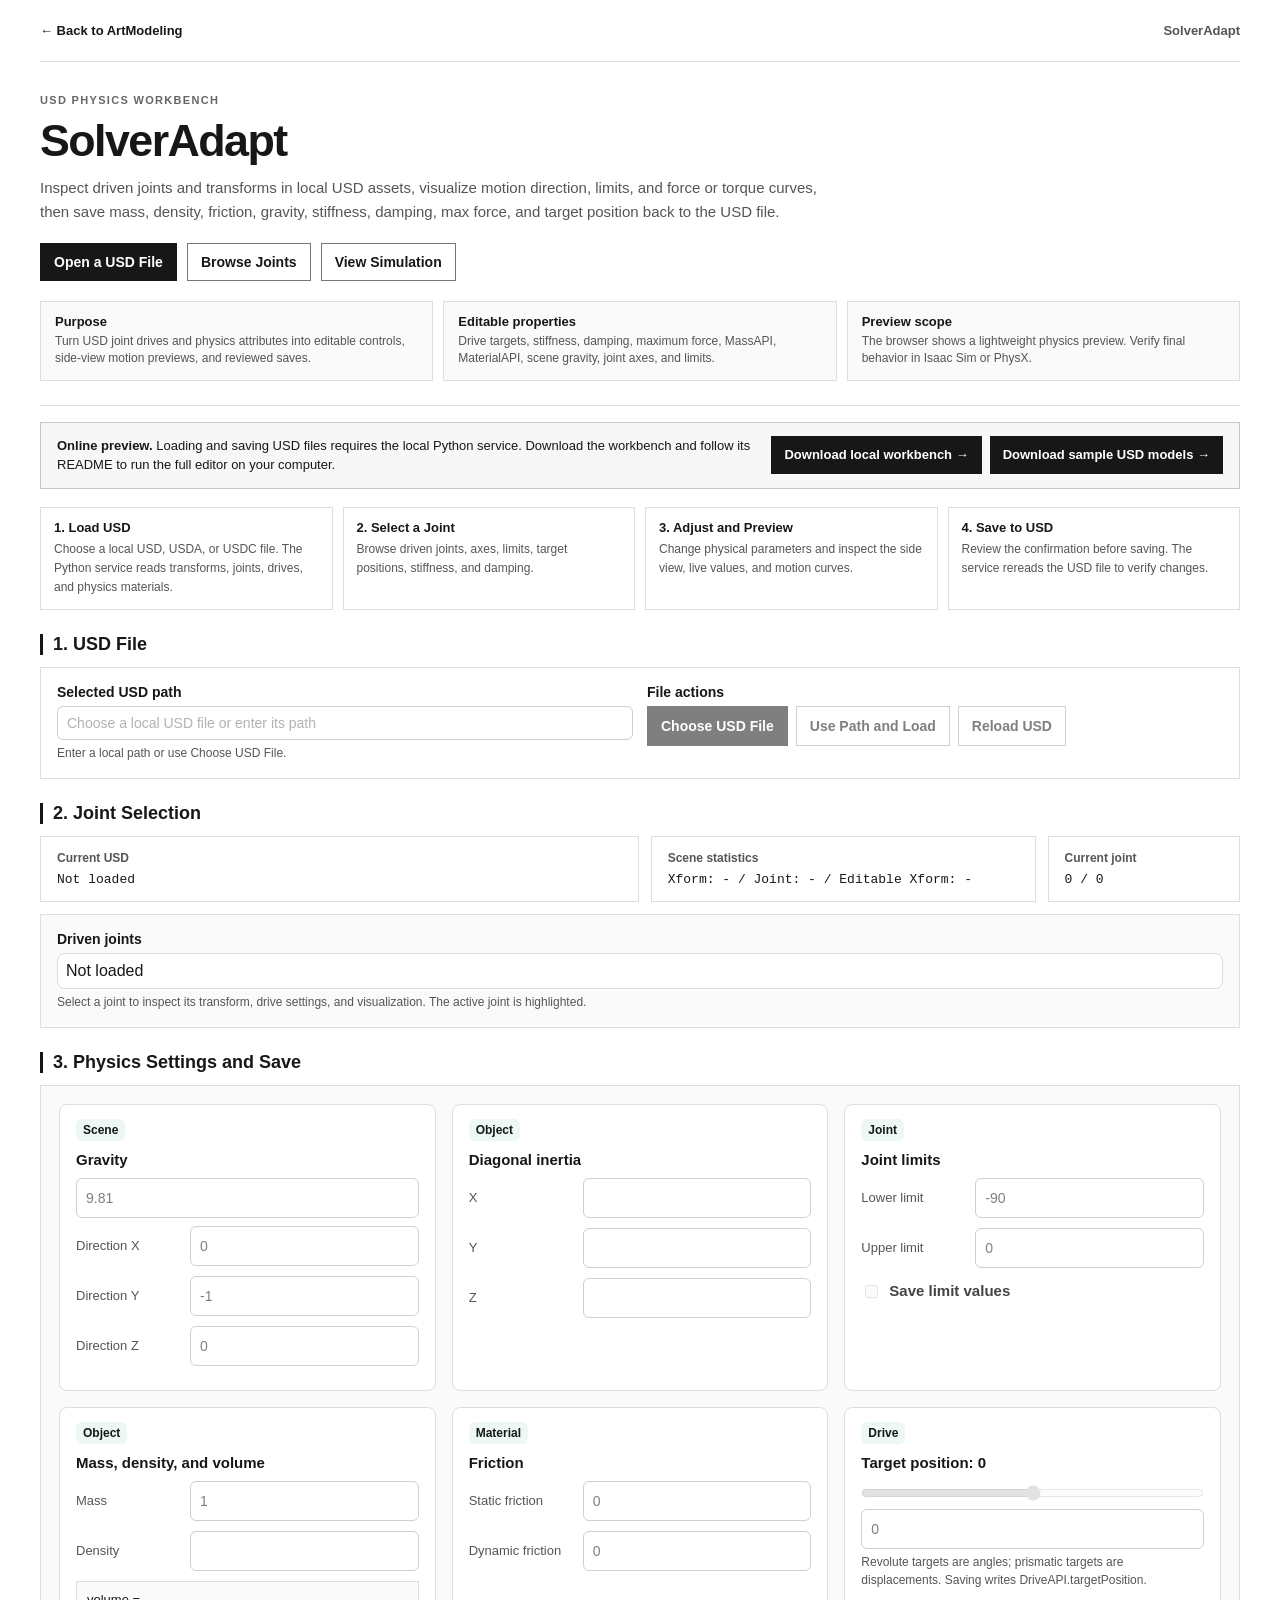
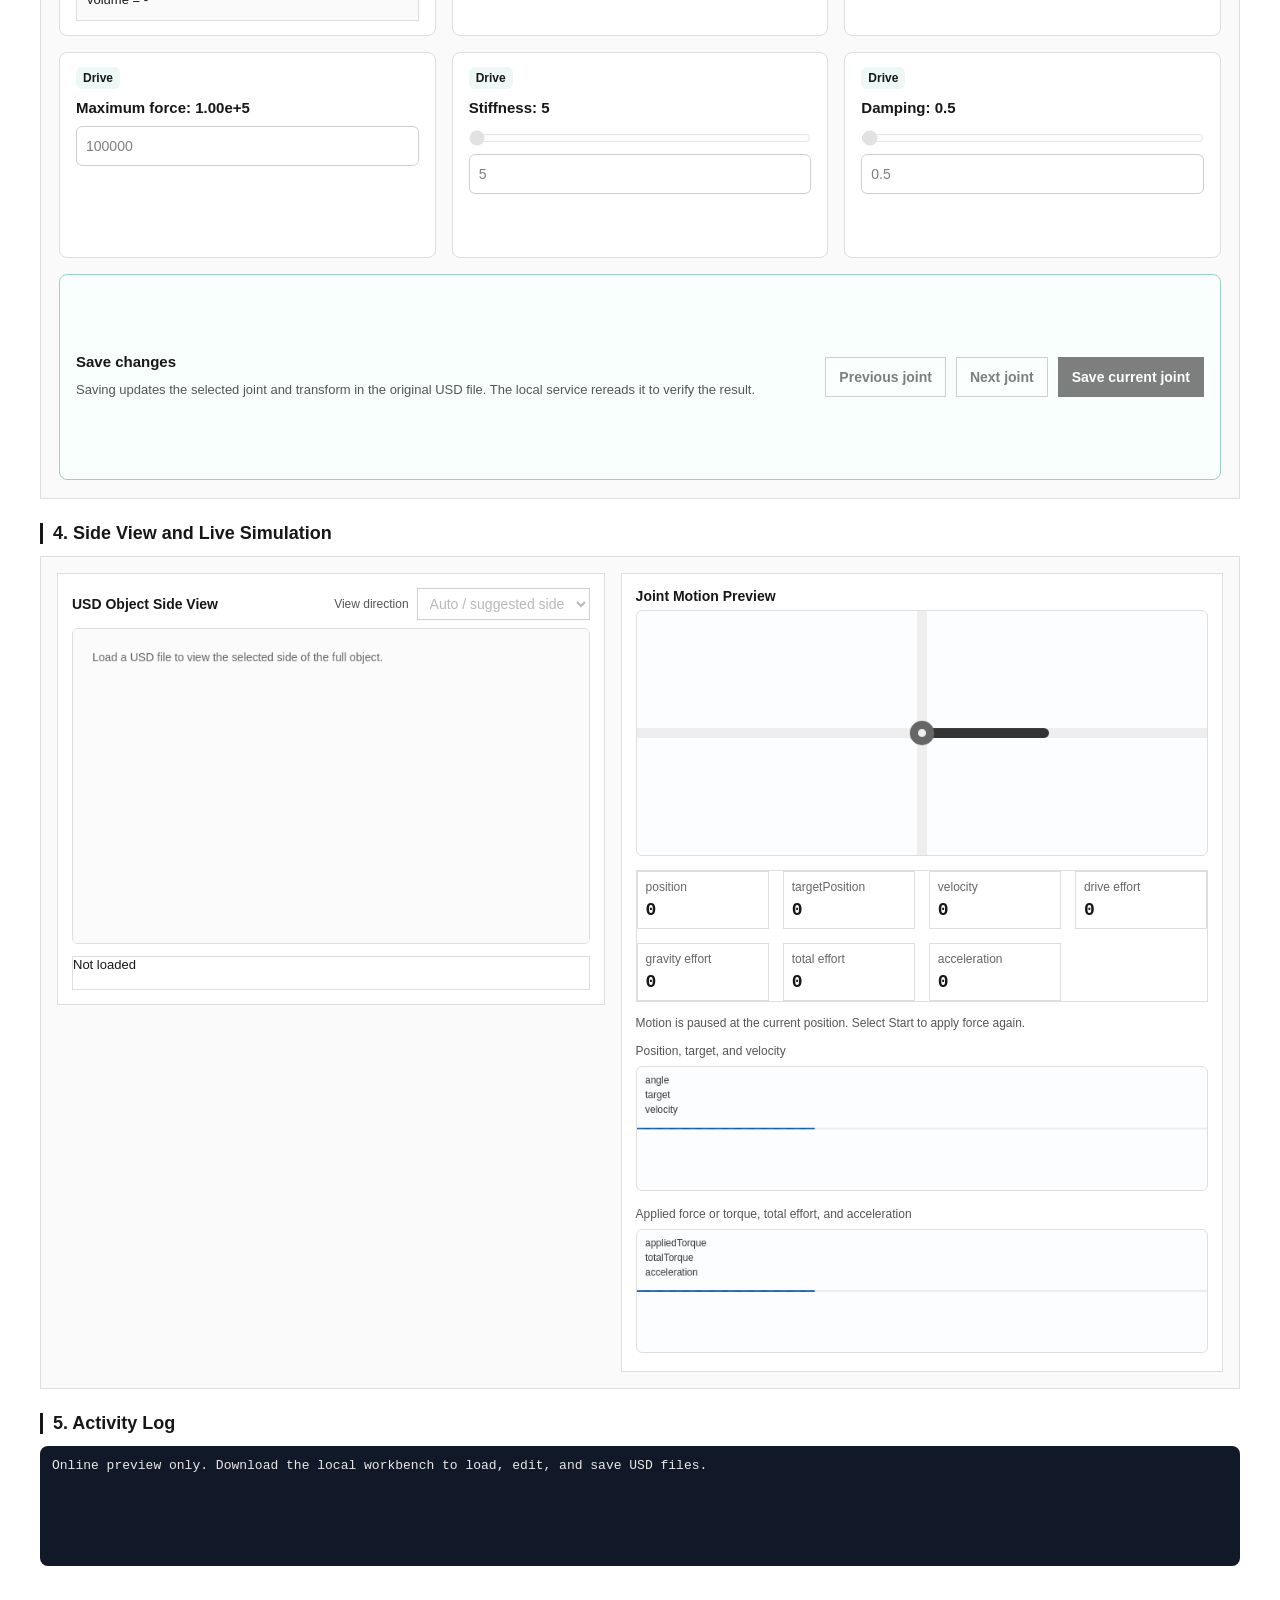
==== commit 970f07c0: "Update object physics and add SolverAdapt sample USD models" ====
--- a/solveradapt/index.html
+++ b/solveradapt/index.html
@@ -737,6 +737,7 @@
         .mode-banner p { margin: 0; }
         .mode-banner a { flex: none; display: inline-block; padding: 8px 12px; border: 1px solid #171717; background: #171717; color: #fff; text-decoration: none; font-weight: 700; }
         .mode-banner a:hover { background: #333; }
+        .mode-downloads { display: flex; flex: none; flex-wrap: wrap; gap: 8px; }
         .workflow-strip { gap: 10px; margin: 18px 0; }
         .workflow-step { min-height: 0; padding: 12px 13px; border-radius: 0; box-shadow: none; }
         .workflow-step b { margin-bottom: 4px; font-size: 13px; }
@@ -797,10 +798,11 @@
 
     <div class="mode-banner" id="hostedModeNotice" role="status" hidden>
         <p><strong>Online preview.</strong> Loading and saving USD files requires the local Python service. Download the workbench and follow its README to run the full editor on your computer.</p>
-        <a href="solveradapt-local.zip" download>Download local workbench &rarr;</a>
+        <div class="mode-downloads"><a href="solveradapt-local.zip" download>Download local workbench &rarr;</a><a href="model.zip" download>Download sample USD models &rarr;</a></div>
     </div>
     <div class="mode-banner" id="localModeNotice" role="status" hidden>
         <p><strong>Local workbench.</strong> Choose a USD file or enter its path to inspect joints and edit physical properties.</p>
+        <a href="model.zip" download>Download sample USD models &rarr;</a>
     </div>
 
     <div class="workflow-strip" aria-label="Workflow">
